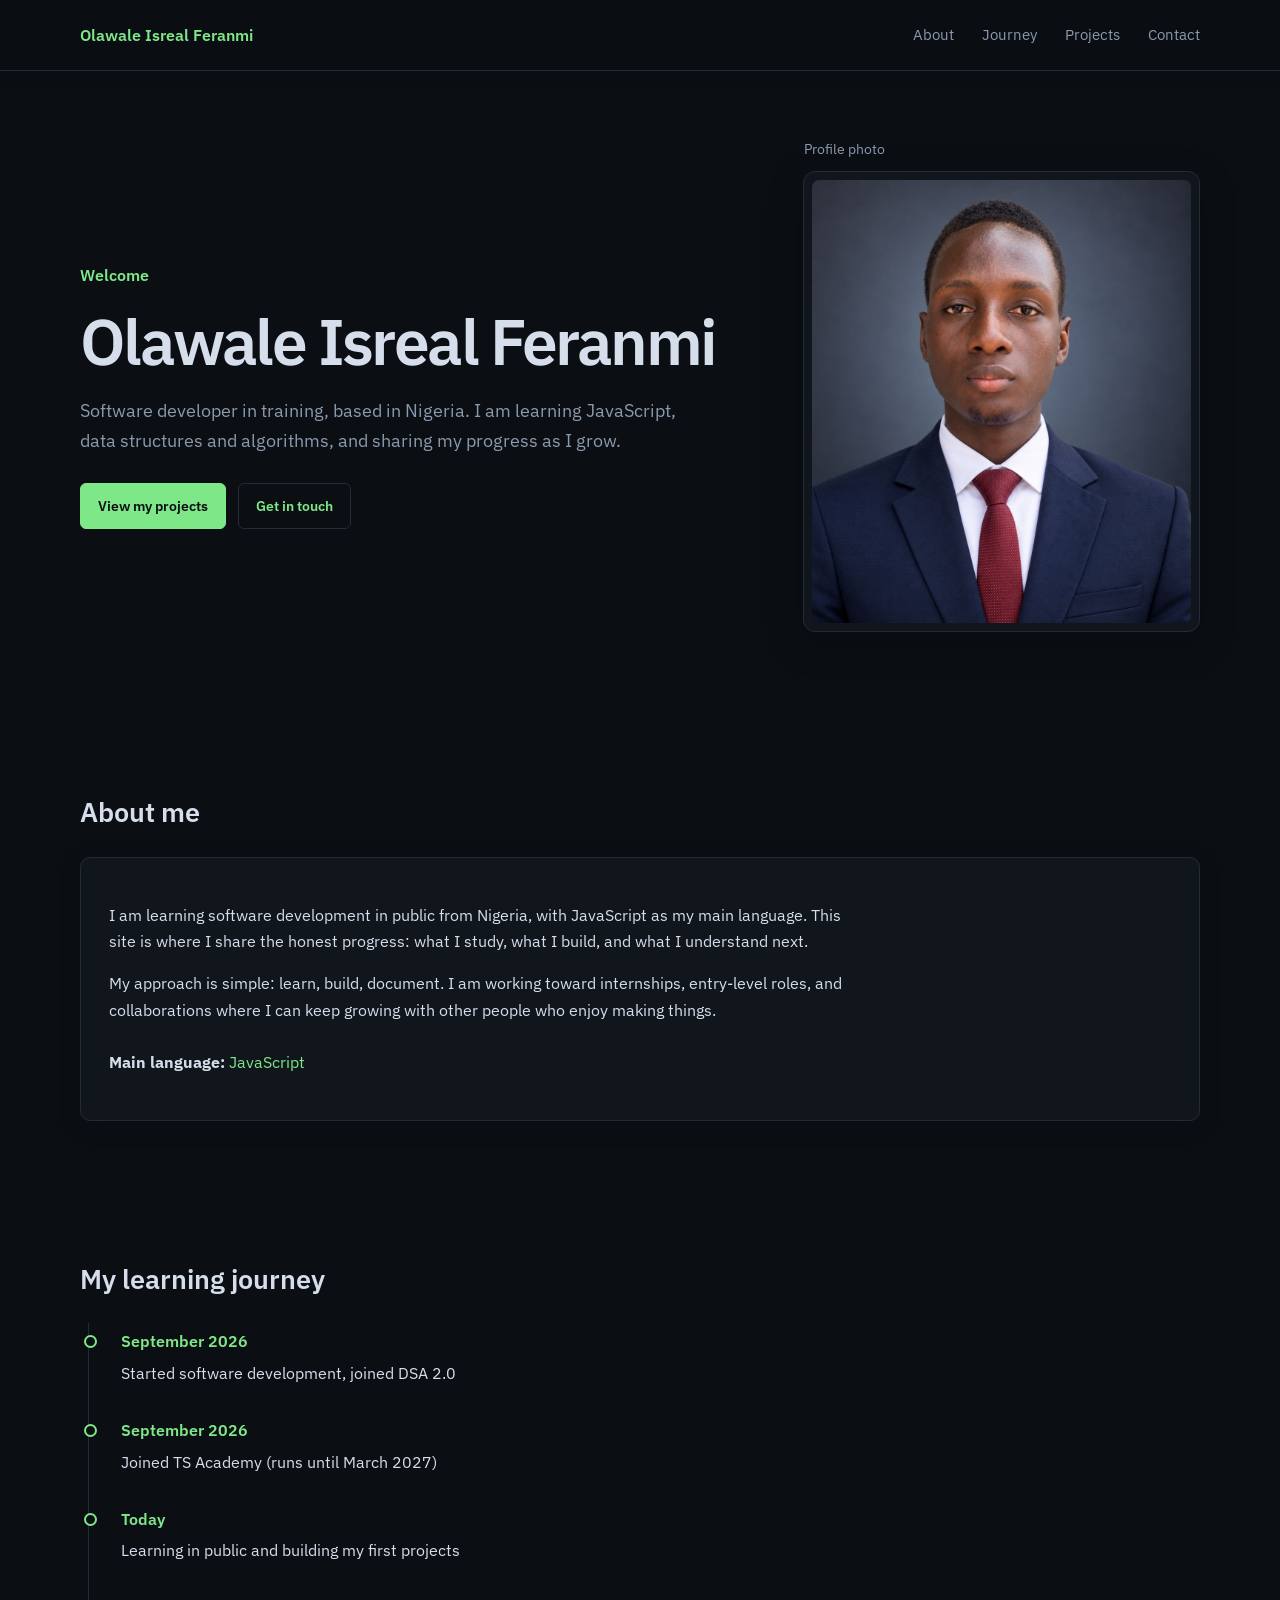
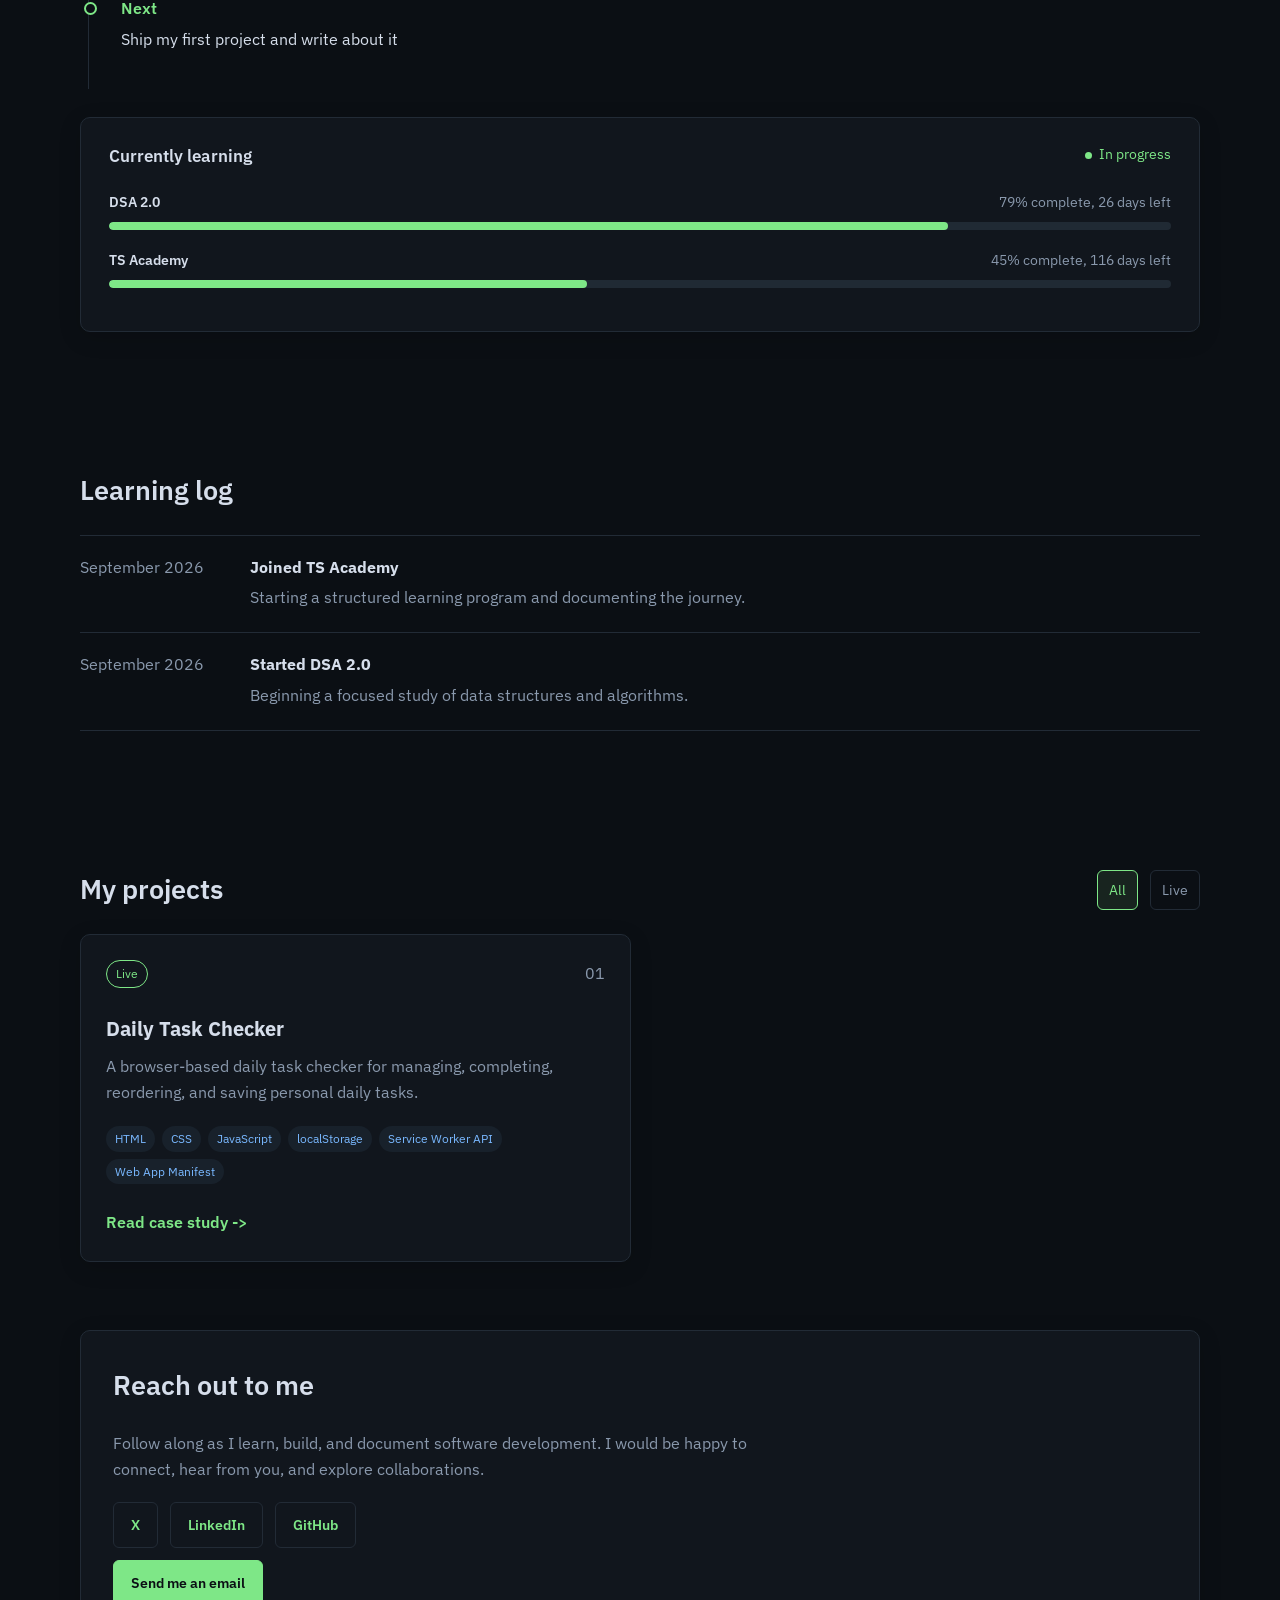
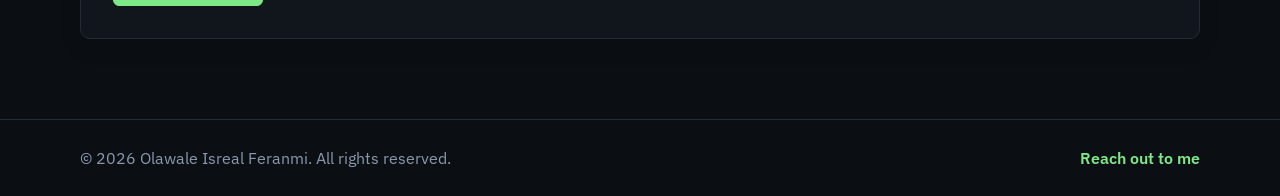
==== index.html @ 577adcc4 "Install Vercel Web Analytics ## Vercel Web Analytics Installation Complete  Successfully installed a" ====
<!doctype html>
<html lang="en">
<head>
  <meta charset="utf-8">
  <meta name="viewport" content="width=device-width, initial-scale=1">
  <meta name="description" content="Olawale Isreal Feranmi is a software developer in training sharing his JavaScript learning journey in public.">
  <meta name="author" content="Olawale Isreal Feranmi">
  <meta property="og:title" content="Olawale Isreal Feranmi | Software developer in training">
  <meta property="og:description" content="Follow Olawale's software development learning journey in public.">
  <meta property="og:type" content="website">
  <meta property="og:url" content="https://example.com/">
  <meta property="og:image" content="https://example.com/assets/profile-photo.jpg">
  <meta name="twitter:card" content="summary_large_image">
  <meta name="twitter:title" content="Olawale Isreal Feranmi">
  <meta name="twitter:description" content="A software developer in training learning JavaScript in public.">
  <link rel="canonical" href="https://example.com/">
  <link rel="icon" href="data:image/svg+xml,%3Csvg xmlns='http://www.w3.org/2000/svg' viewBox='0 0 100 100'%3E%3Ctext y='.9em' font-size='90'%3E%3C/%3E%3C/text%3E%3C/svg%3E">
  <link rel="preconnect" href="https://fonts.googleapis.com">
  <link rel="preconnect" href="https://fonts.gstatic.com" crossorigin>
  <link href="https://fonts.googleapis.com/css2?family=IBM+Plex+Sans:wght@400;500;600&family=JetBrains+Mono:wght@400;500;600;700&display=swap" rel="stylesheet">
  <link rel="stylesheet" href="css/styles.css">
  <title>Olawale Isreal Feranmi | Software developer in training</title>
  <!-- Vercel Web Analytics -->
  <script>
    window.va = window.va || function () { (window.vaq = window.vaq || []).push(arguments); };
  </script>
  <script defer src="https://cdn.vercel-insights.com/v1/script.js"></script>
</head>
<body>
  <!-- Change the site identity or navigation labels here. -->
  <header class="site-header">
    <div class="container header-inner">
      <a class="logo" href="index.html" aria-label="Olawale home">Olawale Isreal Feranmi</a>
      <button class="menu-toggle" type="button" aria-expanded="false" aria-controls="site-nav">Menu</button>
      <nav id="site-nav" class="site-nav" aria-label="Primary navigation">
        <a href="#about">About</a><a href="#journey">Journey</a><a href="#projects">Projects</a><a href="#follow">Contact</a>
      </nav>
    </div>
  </header>

  <main>
    <!-- Change the introduction and calls to action here. -->
    <section class="hero container" aria-labelledby="hero-title">
      <div class="hero-copy">
        <p class="eyebrow">Welcome</p>
        <h1 id="hero-title">Olawale Isreal Feranmi</h1>
        <p class="hero-lede">Software developer in training, based in Nigeria. I am learning JavaScript, data structures and algorithms, and sharing my progress as I grow.</p>
        <div class="button-row"><a class="button button-primary" href="#projects">View my projects</a><a class="button button-secondary" href="#follow">Get in touch</a></div>
      </div>
      <div class="photo-frame">
        <div class="photo-label">Profile photo</div>
        <div class="photo-wrap">
          <img src="assets/profile-photo.jpg" width="480" height="560" loading="lazy" alt="Portrait of Olawale Isreal Feranmi" onerror="this.hidden=true; this.nextElementSibling.hidden=false;">
          <div class="initials-avatar" hidden aria-label="Initials avatar">OF</div>
        </div>
      </div>
    </section>

    <div class="container">
      <!-- Change the about copy and primary language here. -->
      <section id="about" class="editor-section" aria-labelledby="about-title">
        <div class="section-heading"><h2 id="about-title">About me</h2></div>
        <div class="content-card"><p>I am learning software development in public from Nigeria, with JavaScript as my main language. This site is where I share the honest progress: what I study, what I build, and what I understand next.</p><p>My approach is simple: learn, build, document. I am working toward internships, entry-level roles, and collaborations where I can keep growing with other people who enjoy making things.</p><p class="stack-line"><strong>Main language:</strong> JavaScript</p></div>
      </section>

      <!-- Change milestone wording in js/data.js and the panel heading here. -->
      <section id="journey" class="editor-section" aria-labelledby="journey-title">
        <div class="section-heading"><h2 id="journey-title">My learning journey</h2></div>
        <div class="timeline" id="timeline"></div>
        <div class="learning-panel"><div class="panel-heading"><span>Currently learning</span><span class="status-dot">In progress</span></div><div id="program-progress" class="progress-list"></div></div>
      </section>

      <!-- Change learning entries in js/data.js. -->
      <section id="log" class="editor-section" aria-labelledby="log-title">
        <div class="section-heading"><h2 id="log-title">Learning log</h2></div>
        <div id="learning-log" class="log-list"></div><button id="log-more" class="text-button" type="button" hidden>Show more</button>
      </section>

      <!-- Add projects in js/data.js; the grid fills automatically. -->
      <section id="projects" class="editor-section" aria-labelledby="projects-title">
        <div class="section-heading section-heading-with-actions"><div><h2 id="projects-title">My projects</h2></div><div id="project-filters" class="filters" aria-label="Filter projects"></div></div>
        <div id="projects-grid" class="projects-grid"></div>
      </section>

      <!-- Change social links and the invitation copy in js/data.js. -->
      <section id="follow" class="follow-panel editor-section" aria-labelledby="follow-title">
        <div class="section-heading"><h2 id="follow-title">Reach out to me</h2></div>
        <p>Follow along as I learn, build, and document software development. I would be happy to connect, hear from you, and explore collaborations.</p>
        <div class="button-row social-links" id="social-links"></div>
        <a class="button button-primary" href="mailto:11isrealolawale@gmail.com">Send me an email</a>
      </section>
    </div>
  </main>
  <!-- Change the footer tagline here. -->
  <footer class="site-footer"><div class="container"><span>&copy; <span id="current-year"></span> Olawale Isreal Feranmi. All rights reserved.</span><a href="#follow">Reach out to me</a></div></footer>
  <script src="js/data.js"></script><script src="js/main.js"></script>
</body>
</html>
---- css/styles.css ----
:root {
  --background: #0b0f14;
  --panel: #11161d;
  --border: #222b36;
  --text: #d6deeb;
  --muted: #8a99ad;
  --primary: #7ee787;
  --link: #79b8ff;
  --soft-primary: #18241f;
  --sans: "IBM Plex Sans", sans-serif;
}

* { box-sizing: border-box; }
html { scroll-behavior: smooth; }
body {
  margin: 0;
  background: var(--background);
  color: var(--text);
  font-family: var(--sans);
  line-height: 1.65;
}
a { color: var(--link); text-decoration: none; }
a:hover { text-decoration: underline; }
:focus-visible { outline: 2px solid var(--primary); outline-offset: 4px; }
.container { width: min(1120px, calc(100% - 40px)); margin: 0 auto; }

.site-header {
  position: sticky;
  top: 0;
  z-index: 10;
  background: rgba(11, 15, 20, .96);
  border-bottom: 1px solid var(--border);
  box-shadow: 0 1px 10px rgba(0, 0, 0, .2);
  backdrop-filter: blur(10px);
}
.header-inner {
  min-height: 70px;
  display: flex;
  align-items: center;
  justify-content: space-between;
}
.logo { color: var(--primary); font-size: 1rem; font-weight: 600; }
.site-nav { display: flex; gap: 28px; font-size: .95rem; }
.site-nav a { color: var(--muted); }
.site-nav a:hover { color: var(--primary); text-decoration: none; }
.menu-toggle {
  display: none;
  padding: 8px 12px;
  border: 1px solid var(--border);
  border-radius: 6px;
  background: transparent;
  color: var(--text);
  font: inherit;
}

.hero {
  display: grid;
  grid-template-columns: 1.25fr .75fr;
  gap: 60px;
  align-items: center;
  padding: 100px 0 90px;
}
.eyebrow { color: var(--primary); font-weight: 600; }
.hero h1 {
  margin: 18px 0;
  font-size: clamp(2.2rem, 5vw, 4.3rem);
  line-height: 1.1;
  letter-spacing: -.04em;
  font-weight: 600;
}
.hero-lede { max-width: 620px; color: var(--muted); font-size: 1.15rem; }
.button-row { display: flex; flex-wrap: wrap; gap: 12px; margin: 28px 0; }
.button {
  display: inline-block;
  padding: 10px 17px;
  border: 1px solid var(--primary);
  border-radius: 6px;
  font-size: .9rem;
  font-weight: 600;
}
.button-primary { background: var(--primary); color: var(--background); }
.button-primary:hover { background: #a2f6aa; text-decoration: none; }
.button-secondary { border-color: var(--border); color: var(--primary); }
.button-secondary:hover { background: var(--soft-primary); border-color: var(--primary); text-decoration: none; }
.photo-frame {
  position: relative;
  padding: 8px;
  border: 1px solid var(--border);
  border-radius: 12px;
  background: var(--panel);
  box-shadow: 0 12px 35px rgba(0, 0, 0, .25);
}
.photo-label {
  position: absolute;
  top: -34px;
  left: 0;
  color: var(--muted);
  font-size: .85rem;
}
.photo-wrap {
  aspect-ratio: 6 / 7;
  display: grid;
  place-items: center;
  overflow: hidden;
  border-radius: 7px;
  background: #18212b;
}
.photo-wrap img { width: 100%; height: 100%; object-fit: cover; }
.initials-avatar { color: var(--primary); font-size: clamp(3rem, 10vw, 7rem); font-weight: 600; }

.editor-section { padding: 68px 0; }
.section-heading { display: flex; align-items: center; gap: 20px; margin-bottom: 22px; }
.section-heading h2 { margin: 0; font-size: 1.7rem; font-weight: 600; }
.content-card,
.learning-panel,
.follow-panel,
.project-card,
.slot-card {
  border: 1px solid var(--border);
  border-radius: 10px;
  background: var(--panel);
  box-shadow: 0 6px 22px rgba(0, 0, 0, .15);
}
.content-card { padding: 28px; }
.content-card p { max-width: 760px; }
.stack-line { padding-top: 10px; color: var(--primary); }
.stack-line strong { color: var(--text); }
.timeline { margin-left: 8px; padding: 5px 0; border-left: 1px solid var(--border); }
.timeline-item { position: relative; padding: 0 0 26px 32px; }
.timeline-item:before {
  content: "";
  position: absolute;
  left: -5px;
  top: 7px;
  width: 9px;
  height: 9px;
  border: 2px solid var(--primary);
  border-radius: 50%;
  background: var(--background);
}
.timeline-date { color: var(--primary); font-weight: 600; }
.timeline-item p { margin: 5px 0; }
.learning-panel { margin-top: 28px; padding: 25px 28px; }
.panel-heading, .progress-label { display: flex; justify-content: space-between; gap: 15px; }
.panel-heading { margin-bottom: 20px; font-size: 1.05rem; font-weight: 600; }
.status-dot { color: var(--primary); font-size: .85rem; font-weight: 400; }
.status-dot:before {
  content: "";
  display: inline-block;
  width: 7px;
  height: 7px;
  margin-right: 7px;
  border-radius: 50%;
  background: var(--primary);
}
.progress-item { margin: 18px 0; }
.progress-label { color: var(--muted); font-size: .9rem; }
.progress-label strong { color: var(--text); font-weight: 600; }
.progress-track { height: 8px; margin-top: 8px; overflow: hidden; border-radius: 20px; background: #202a34; }
.progress-track span { display: block; height: 100%; border-radius: 20px; background: var(--primary); transition: width .5s ease; }

.log-list { border-top: 1px solid var(--border); }
.log-entry { display: grid; grid-template-columns: 150px 1fr; gap: 20px; padding: 18px 0; border-bottom: 1px solid var(--border); }
.log-entry time { color: var(--muted); }
.log-entry h3 { margin: 0; color: var(--text); font-size: 1rem; }
.log-entry p { margin: 4px 0; color: var(--muted); }
.text-button, .filter-button {
  padding: 12px 0;
  border: 0;
  background: none;
  color: var(--link);
  cursor: pointer;
  font: inherit;
}
.section-heading-with-actions { justify-content: space-between; }
.filters { display: flex; gap: 12px; }
.filter-button { padding: 7px 11px; border: 1px solid var(--border); border-radius: 6px; color: var(--muted); font-size: .9rem; }
.filter-button.active, .filter-button:hover { border-color: var(--primary); background: var(--soft-primary); color: var(--primary); }

.projects-grid { display: grid; grid-template-columns: repeat(2, 1fr); gap: 18px; }
.project-card, .slot-card { padding: 25px; }
.project-card-top { display: flex; justify-content: space-between; }
.status-badge { display: inline-block; padding: 3px 9px; border: 1px solid var(--primary); border-radius: 999px; color: var(--primary); font-size: .75rem; }
.project-index { color: var(--muted); }
.project-card h3 { margin: 24px 0 8px; font-size: 1.25rem; }
.project-card p, .slot-card p { margin: 0 0 20px; color: var(--muted); }
.tags { display: flex; flex-wrap: wrap; gap: 7px; margin-bottom: 25px; }
.tags span { padding: 3px 9px; border-radius: 999px; background: #18212b; color: var(--link); font-size: .75rem; }
.case-link { color: var(--primary); font-weight: 600; }
.slot-card { min-height: 190px; border-style: dashed; }
.slot-card strong { color: var(--text); font-size: 1rem; }

.follow-panel { margin-bottom: 80px; padding: 32px; }
.follow-panel > p { max-width: 650px; color: var(--muted); }
.social-links { margin: 20px 0 12px; }
.site-footer { padding: 25px 0; border-top: 1px solid var(--border); background: var(--background); color: var(--muted); }
.site-footer .container { display: flex; justify-content: space-between; gap: 15px; flex-wrap: wrap; }
.site-footer a { color: var(--primary); font-weight: 600; }

.project-main { padding: 70px 0; }
.case-study { max-width: 850px; margin: 0 auto; }
.case-header { padding: 35px 0 50px; border-bottom: 1px solid var(--border); }
.case-header h1 { margin: 18px 0; font-size: clamp(2rem, 5vw, 3.5rem); line-height: 1.15; font-weight: 600; }
.case-summary { color: var(--muted); font-size: 1.1rem; }
.case-sections { display: grid; grid-template-columns: repeat(2, 1fr); gap: 30px; padding: 40px 0; }
.case-sections section:last-child { grid-column: 1 / -1; }
.case-sections h2, .gallery h2 { color: var(--text); font-size: 1.1rem; }
.case-sections p { color: var(--muted); }
.gallery > div { display: grid; grid-template-columns: repeat(2, 1fr); gap: 15px; }
.gallery img { width: 100%; height: auto; border: 1px solid var(--border); border-radius: 8px; }
.not-found { max-width: 700px; margin: 50px auto; }
.not-found h1 { margin-top: 0; }
.muted { color: var(--muted); }

@media (max-width: 760px) {
  .container { width: min(100% - 28px, 1120px); }
  .header-inner { min-height: 60px; }
  .menu-toggle { display: block; }
  .site-nav { display: none; position: absolute; top: 60px; left: 0; right: 0; flex-direction: column; gap: 12px; padding: 15px 14px; border-bottom: 1px solid var(--border); background: var(--panel); }
  .site-nav.is-open { display: flex; }
  .project-nav { display: flex; position: static; padding: 0; border: 0; background: none; }
  .hero { display: flex; flex-direction: column; gap: 70px; align-items: stretch; padding: 70px 0 50px; }
  .hero h1 { font-size: 2.2rem; }
  .hero-lede { font-size: 1rem; }
  .photo-frame { width: min(100%, 330px); align-self: center; }
  .editor-section { padding: 50px 0; }
  .section-heading-with-actions { align-items: flex-start; flex-direction: column; gap: 15px; }
  .projects-grid, .case-sections { grid-template-columns: 1fr; }
  .case-sections section:last-child { grid-column: auto; }
  .log-entry { grid-template-columns: 1fr; gap: 3px; }
  .gallery > div { grid-template-columns: 1fr; }
  .project-main { padding: 50px 0; }
  .follow-panel { margin-bottom: 50px; }
}

@media (prefers-reduced-motion: reduce) {
  *, *::before, *::after { scroll-behavior: auto !important; transition-duration: .01ms !important; }
}
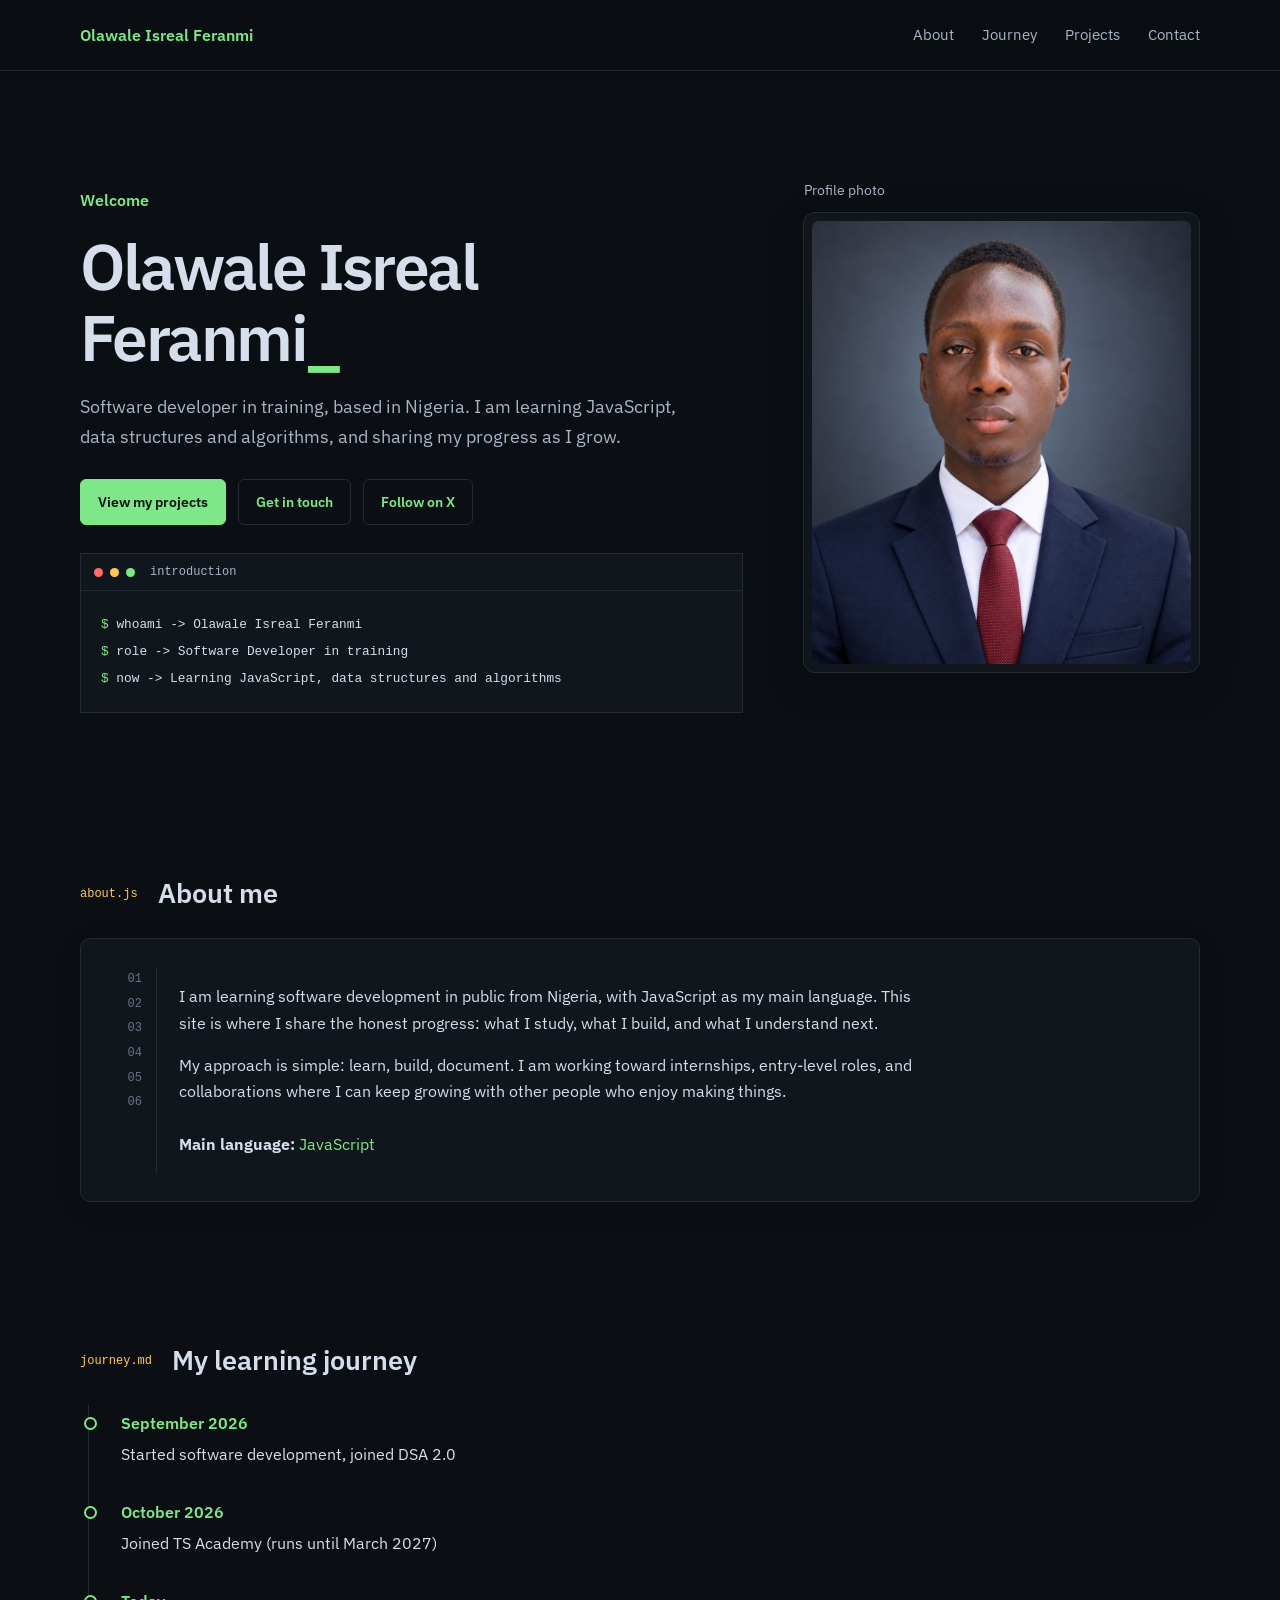
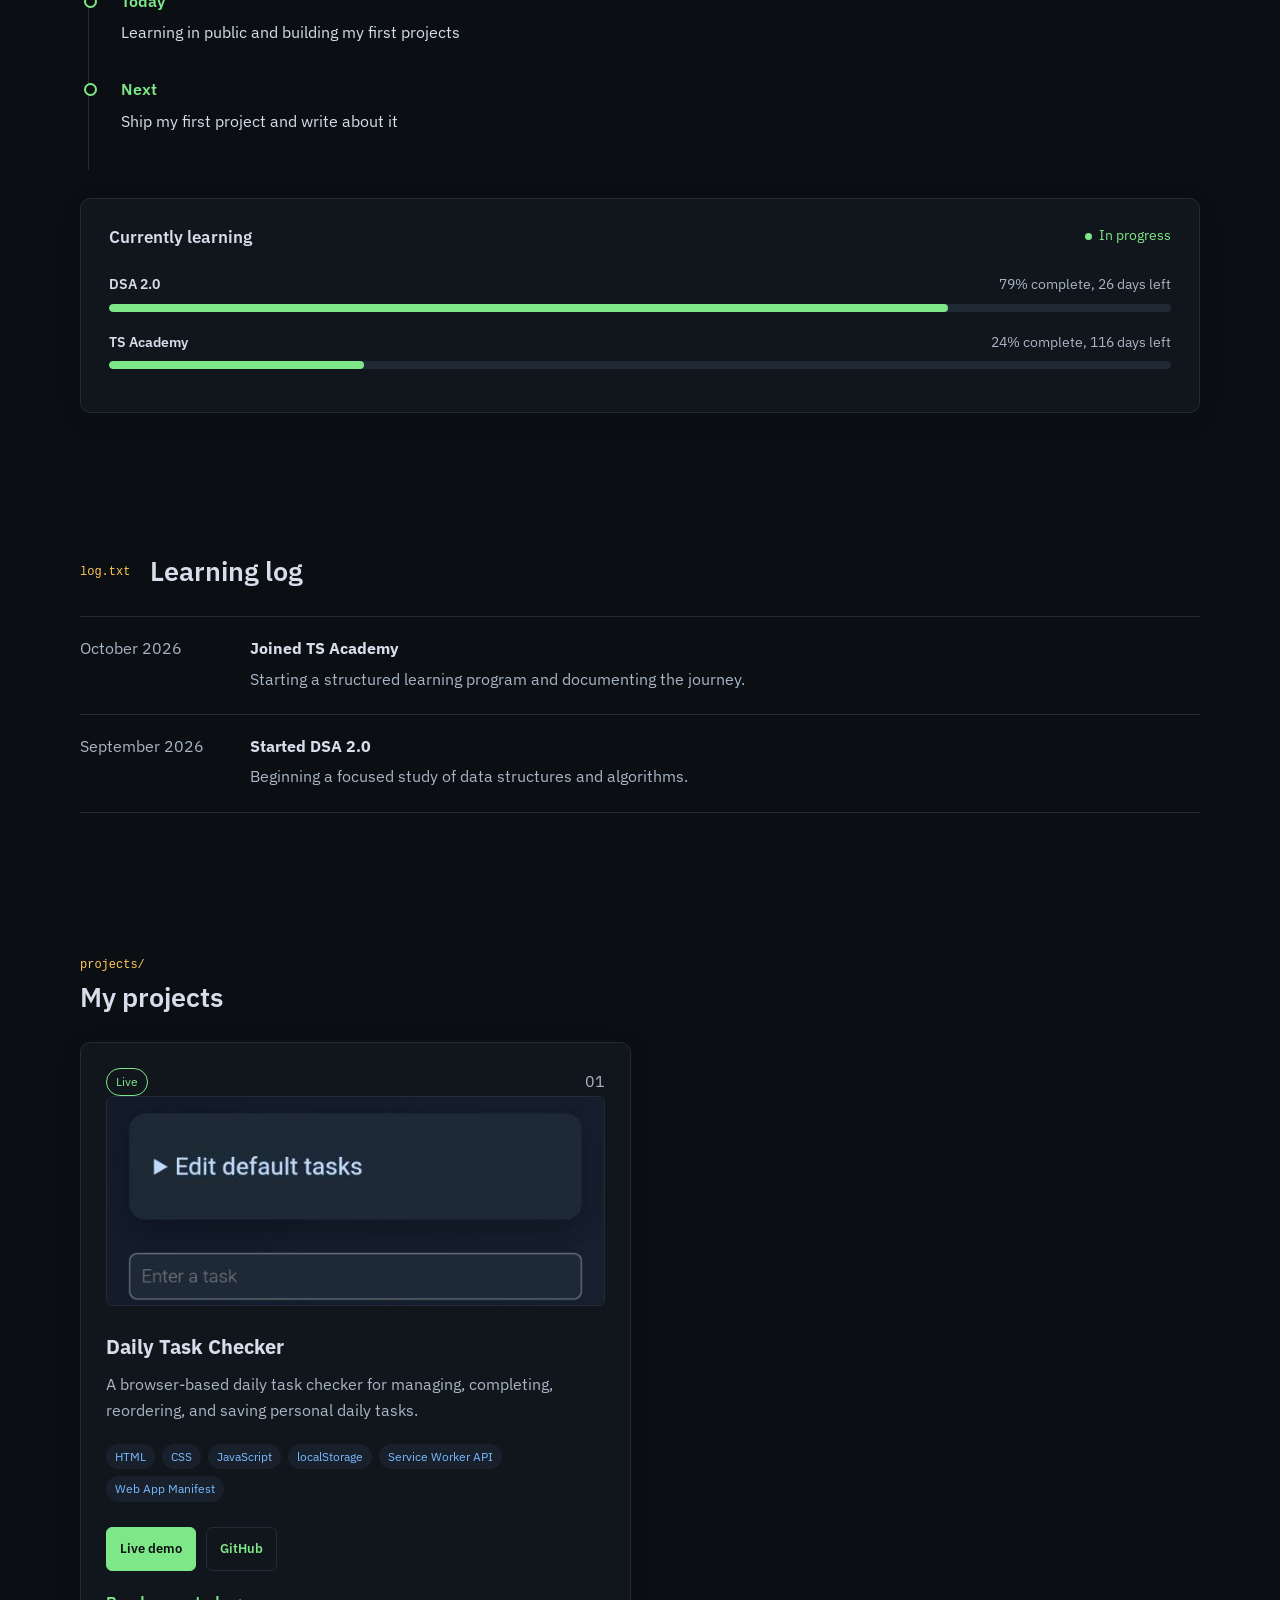
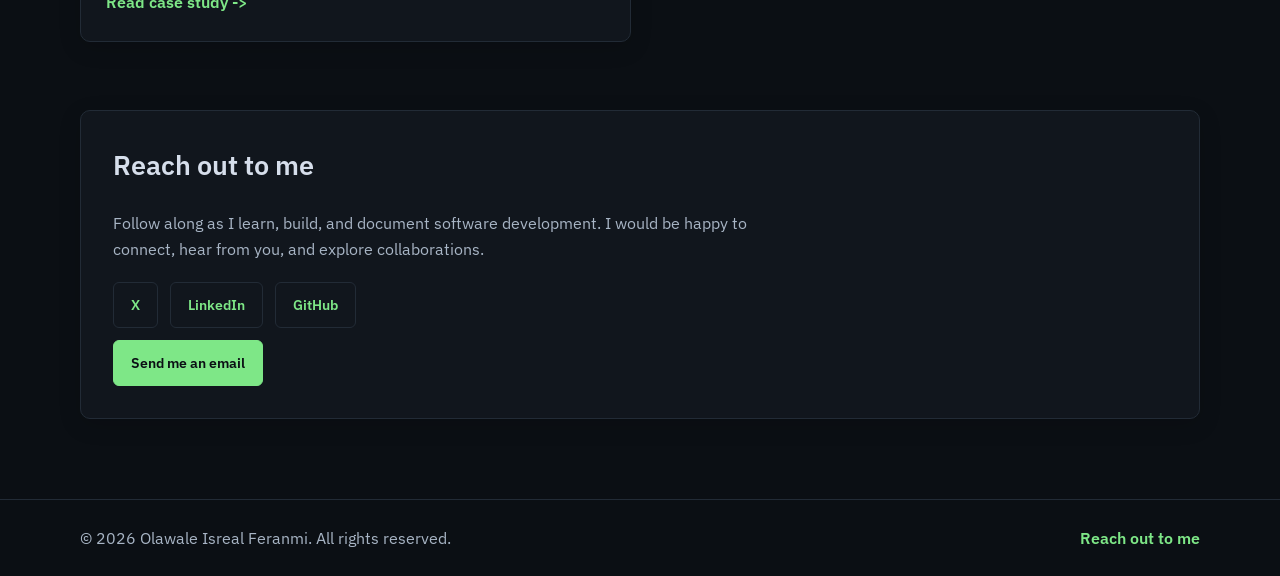
==== commit 5257ee78: "Improve portfolio responsiveness and SEO Co-authored-by: Copilot <223556219+Copilot@users.noreply.gi" ====
--- a/index.html
+++ b/index.html
@@ -8,23 +8,20 @@
   <meta property="og:title" content="Olawale Isreal Feranmi | Software developer in training">
   <meta property="og:description" content="Follow Olawale's software development learning journey in public.">
   <meta property="og:type" content="website">
-  <meta property="og:url" content="https://example.com/">
-  <meta property="og:image" content="https://example.com/assets/profile-photo.jpg">
+  <meta property="og:url" content="https://olawale-isreal-feranmi-portfolio-zeta.vercel.app/">
+  <meta property="og:image" content="https://olawale-isreal-feranmi-portfolio-zeta.vercel.app/assets/profile-photo.jpg">
   <meta name="twitter:card" content="summary_large_image">
   <meta name="twitter:title" content="Olawale Isreal Feranmi">
   <meta name="twitter:description" content="A software developer in training learning JavaScript in public.">
-  <link rel="canonical" href="https://example.com/">
+  <meta name="twitter:url" content="https://olawale-isreal-feranmi-portfolio-zeta.vercel.app/">
+  <meta name="twitter:image" content="https://olawale-isreal-feranmi-portfolio-zeta.vercel.app/assets/profile-photo.jpg">
+  <link rel="canonical" href="https://olawale-isreal-feranmi-portfolio-zeta.vercel.app/">
   <link rel="icon" href="data:image/svg+xml,%3Csvg xmlns='http://www.w3.org/2000/svg' viewBox='0 0 100 100'%3E%3Ctext y='.9em' font-size='90'%3E%3C/%3E%3C/text%3E%3C/svg%3E">
   <link rel="preconnect" href="https://fonts.googleapis.com">
   <link rel="preconnect" href="https://fonts.gstatic.com" crossorigin>
   <link href="https://fonts.googleapis.com/css2?family=IBM+Plex+Sans:wght@400;500;600&family=JetBrains+Mono:wght@400;500;600;700&display=swap" rel="stylesheet">
   <link rel="stylesheet" href="css/styles.css">
   <title>Olawale Isreal Feranmi | Software developer in training</title>
-  <!-- Vercel Web Analytics -->
-  <script>
-    window.va = window.va || function () { (window.vaq = window.vaq || []).push(arguments); };
-  </script>
-  <script defer src="https://cdn.vercel-insights.com/v1/script.js"></script>
 </head>
 <body>
   <!-- Change the site identity or navigation labels here. -->
@@ -43,14 +40,18 @@
     <section class="hero container" aria-labelledby="hero-title">
       <div class="hero-copy">
         <p class="eyebrow">Welcome</p>
-        <h1 id="hero-title">Olawale Isreal Feranmi</h1>
+        <h1 id="hero-title">Olawale Isreal Feranmi<span class="cursor" aria-hidden="true">_</span></h1>
         <p class="hero-lede">Software developer in training, based in Nigeria. I am learning JavaScript, data structures and algorithms, and sharing my progress as I grow.</p>
-        <div class="button-row"><a class="button button-primary" href="#projects">View my projects</a><a class="button button-secondary" href="#follow">Get in touch</a></div>
+        <div class="button-row"><a class="button button-primary" href="#projects">View my projects</a><a class="button button-secondary" href="#follow">Get in touch</a><a class="button button-secondary" href="https://x.com/AceTheSchema" target="_blank" rel="noopener noreferrer">Follow on X</a></div>
+        <div class="terminal-window hero-terminal" aria-label="Introduction terminal">
+          <div class="window-bar"><span></span><span></span><span></span><span class="window-label">introduction</span></div>
+          <div class="terminal-body"><p><span class="prompt">$</span> <span class="typing-line">whoami</span> -&gt; Olawale Isreal Feranmi</p><p><span class="prompt">$</span> role -&gt; Software Developer in training</p><p><span class="prompt">$</span> now -&gt; Learning JavaScript, data structures and algorithms</p></div>
+        </div>
       </div>
       <div class="photo-frame">
         <div class="photo-label">Profile photo</div>
         <div class="photo-wrap">
-          <img src="assets/profile-photo.jpg" width="480" height="560" loading="lazy" alt="Portrait of Olawale Isreal Feranmi" onerror="this.hidden=true; this.nextElementSibling.hidden=false;">
+          <img src="assets/profile-photo.jpg" width="1024" height="1280" loading="lazy" alt="Portrait of Olawale Isreal Feranmi" onerror="this.hidden=true; this.nextElementSibling.hidden=false;">
           <div class="initials-avatar" hidden aria-label="Initials avatar">OF</div>
         </div>
       </div>
@@ -59,27 +60,27 @@
     <div class="container">
       <!-- Change the about copy and primary language here. -->
       <section id="about" class="editor-section" aria-labelledby="about-title">
-        <div class="section-heading"><h2 id="about-title">About me</h2></div>
-        <div class="content-card"><p>I am learning software development in public from Nigeria, with JavaScript as my main language. This site is where I share the honest progress: what I study, what I build, and what I understand next.</p><p>My approach is simple: learn, build, document. I am working toward internships, entry-level roles, and collaborations where I can keep growing with other people who enjoy making things.</p><p class="stack-line"><strong>Main language:</strong> JavaScript</p></div>
+        <div class="section-heading"><span class="file-tab">about.js</span><h2 id="about-title">About me</h2></div>
+        <div class="content-card line-card"><div class="line-gutter" aria-hidden="true">01<br>02<br>03<br>04<br>05<br>06</div><div><p>I am learning software development in public from Nigeria, with JavaScript as my main language. This site is where I share the honest progress: what I study, what I build, and what I understand next.</p><p>My approach is simple: learn, build, document. I am working toward internships, entry-level roles, and collaborations where I can keep growing with other people who enjoy making things.</p><p class="stack-line"><strong>Main language:</strong> JavaScript</p></div></div>
       </section>
 
       <!-- Change milestone wording in js/data.js and the panel heading here. -->
       <section id="journey" class="editor-section" aria-labelledby="journey-title">
-        <div class="section-heading"><h2 id="journey-title">My learning journey</h2></div>
-        <div class="timeline" id="timeline"></div>
+        <div class="section-heading"><span class="file-tab">journey.md</span><h2 id="journey-title">My learning journey</h2></div>
+        <div class="timeline" id="timeline"><article class="timeline-item"><span class="timeline-date">September 2026</span><p>Started software development, joined DSA 2.0</p></article><article class="timeline-item"><span class="timeline-date">October 2026</span><p>Joined TS Academy (runs until March 2027)</p></article><article class="timeline-item"><span class="timeline-date">Today</span><p>Learning in public and building my first projects</p></article><article class="timeline-item"><span class="timeline-date">Next</span><p>Ship my first project and write about it</p></article></div>
         <div class="learning-panel"><div class="panel-heading"><span>Currently learning</span><span class="status-dot">In progress</span></div><div id="program-progress" class="progress-list"></div></div>
       </section>
 
       <!-- Change learning entries in js/data.js. -->
       <section id="log" class="editor-section" aria-labelledby="log-title">
-        <div class="section-heading"><h2 id="log-title">Learning log</h2></div>
-        <div id="learning-log" class="log-list"></div><button id="log-more" class="text-button" type="button" hidden>Show more</button>
+        <div class="section-heading"><span class="file-tab">log.txt</span><h2 id="log-title">Learning log</h2></div>
+        <div id="learning-log" class="log-list"><article class="log-entry"><time>October 2026</time><div><h3>Joined TS Academy</h3><p>Starting a structured learning program and documenting the journey.</p></div></article><article class="log-entry"><time>September 2026</time><div><h3>Started DSA 2.0</h3><p>Beginning a focused study of data structures and algorithms.</p></div></article></div><button id="log-more" class="text-button" type="button" hidden>Show more</button>
       </section>
 
       <!-- Add projects in js/data.js; the grid fills automatically. -->
       <section id="projects" class="editor-section" aria-labelledby="projects-title">
-        <div class="section-heading section-heading-with-actions"><div><h2 id="projects-title">My projects</h2></div><div id="project-filters" class="filters" aria-label="Filter projects"></div></div>
-        <div id="projects-grid" class="projects-grid"></div>
+        <div class="section-heading section-heading-with-actions"><div><span class="file-tab">projects/</span><h2 id="projects-title">My projects</h2></div><div id="project-filters" class="filters" aria-label="Filter projects" hidden></div></div>
+        <div id="projects-grid" class="projects-grid"><article class="project-card"><div class="project-card-top"><span class="status-badge">Live</span><span class="project-index">01</span></div><img class="project-image" src="assets/task_manager_1.jpg" width="576" height="1280" loading="lazy" alt="Daily Task Checker project screenshot"><h3>Daily Task Checker</h3><p>A browser-based daily task checker for managing, completing, reordering, and saving personal daily tasks.</p><div class="tags"><span>HTML</span><span>CSS</span><span>JavaScript</span></div><div class="project-actions"><a class="button button-primary" href="https://daily-task-checker-app.vercel.app/" target="_blank" rel="noopener noreferrer">Live demo</a><a class="button button-secondary" href="https://github.com/Acedigitals/Daily-Task-Checker-App" target="_blank" rel="noopener noreferrer">GitHub</a></div><a class="case-link" href="project.html?id=daily-task-checker">Read case study <span aria-hidden="true">-&gt;</span></a></article></div>
       </section>
 
       <!-- Change social links and the invitation copy in js/data.js. -->
@@ -94,5 +95,14 @@
   <!-- Change the footer tagline here. -->
   <footer class="site-footer"><div class="container"><span>&copy; <span id="current-year"></span> Olawale Isreal Feranmi. All rights reserved.</span><a href="#follow">Reach out to me</a></div></footer>
   <script src="js/data.js"></script><script src="js/main.js"></script>
+  <script>
+    if (location.hostname !== "localhost" && location.hostname !== "127.0.0.1") {
+      window.va = window.va || function () { (window.vaq = window.vaq || []).push(arguments); };
+      const analyticsScript = document.createElement("script");
+      analyticsScript.defer = true;
+      analyticsScript.src = "/_vercel/insights/script.js";
+      document.head.appendChild(analyticsScript);
+    }
+  </script>
 </body>
 </html>
--- a/css/styles.css
+++ b/css/styles.css
@@ -3,7 +3,7 @@
   --panel: #11161d;
   --border: #222b36;
   --text: #d6deeb;
-  --muted: #8a99ad;
+  --muted: #a8b5c5;
   --primary: #7ee787;
   --link: #79b8ff;
   --soft-primary: #18241f;
@@ -17,6 +17,7 @@
   background: var(--background);
   color: var(--text);
   font-family: var(--sans);
+  font-size: 16px;
   line-height: 1.65;
 }
 a { color: var(--link); text-decoration: none; }
@@ -41,10 +42,11 @@
 }
 .logo { color: var(--primary); font-size: 1rem; font-weight: 600; }
 .site-nav { display: flex; gap: 28px; font-size: .95rem; }
-.site-nav a { color: var(--muted); }
+.site-nav a { display: inline-flex; min-height: 44px; align-items: center; color: var(--muted); }
 .site-nav a:hover { color: var(--primary); text-decoration: none; }
 .menu-toggle {
   display: none;
+  min-height: 44px;
   padding: 8px 12px;
   border: 1px solid var(--border);
   border-radius: 6px;
@@ -72,6 +74,9 @@
 .button-row { display: flex; flex-wrap: wrap; gap: 12px; margin: 28px 0; }
 .button {
   display: inline-block;
+  min-height: 44px;
+  display: inline-flex;
+  align-items: center;
   padding: 10px 17px;
   border: 1px solid var(--primary);
   border-radius: 6px;
@@ -107,9 +112,22 @@
 }
 .photo-wrap img { width: 100%; height: 100%; object-fit: cover; }
 .initials-avatar { color: var(--primary); font-size: clamp(3rem, 10vw, 7rem); font-weight: 600; }
+.hero-terminal { margin-top: 28px; border: 1px solid var(--border); background: var(--panel); }
+.window-bar { display: flex; align-items: center; gap: 7px; height: 37px; padding: 0 13px; border-bottom: 1px solid var(--border); color: var(--muted); font: .75rem "JetBrains Mono", monospace; }
+.window-bar > span:not(.window-label) { width: 9px; height: 9px; border-radius: 50%; background: var(--border); }
+.window-bar > span:first-child { background: #ff6b6b; }
+.window-bar > span:nth-child(2) { background: #ffc857; }
+.window-bar > span:nth-child(3) { background: var(--primary); }
+.window-label { margin-left: 8px; }
+.terminal-body { padding: 18px 20px; overflow-wrap: anywhere; font: .8rem/1.7 "JetBrains Mono", monospace; }
+.terminal-body p { margin: 5px 0; }
+.prompt { color: var(--primary); }
+.typing-line { display: inline-block; max-width: 100%; overflow: hidden; vertical-align: bottom; white-space: nowrap; animation: typing 3s steps(30, end) infinite alternate; }
+.cursor { color: var(--primary); animation: blink 1s step-end infinite; }
 
 .editor-section { padding: 68px 0; }
 .section-heading { display: flex; align-items: center; gap: 20px; margin-bottom: 22px; }
+.file-tab { color: #ffc857; font: .75rem "JetBrains Mono", monospace; }
 .section-heading h2 { margin: 0; font-size: 1.7rem; font-weight: 600; }
 .content-card,
 .learning-panel,
@@ -122,6 +140,8 @@
   box-shadow: 0 6px 22px rgba(0, 0, 0, .15);
 }
 .content-card { padding: 28px; }
+.line-card { display: grid; grid-template-columns: 48px 1fr; gap: 22px; }
+.line-gutter { padding-right: 14px; border-right: 1px solid var(--border); color: #657487; font: .75rem/2.05 "JetBrains Mono", monospace; text-align: right; }
 .content-card p { max-width: 760px; }
 .stack-line { padding-top: 10px; color: var(--primary); }
 .stack-line strong { color: var(--text); }
@@ -172,6 +192,7 @@
   cursor: pointer;
   font: inherit;
 }
+.text-button, .filter-button { min-height: 44px; }
 .section-heading-with-actions { justify-content: space-between; }
 .filters { display: flex; gap: 12px; }
 .filter-button { padding: 7px 11px; border: 1px solid var(--border); border-radius: 6px; color: var(--muted); font-size: .9rem; }
@@ -179,6 +200,7 @@
 
 .projects-grid { display: grid; grid-template-columns: repeat(2, 1fr); gap: 18px; }
 .project-card, .slot-card { padding: 25px; }
+.project-image { display: block; width: 100%; height: 210px; margin: 0 0 22px; border: 1px solid var(--border); border-radius: 6px; object-fit: cover; }
 .project-card-top { display: flex; justify-content: space-between; }
 .status-badge { display: inline-block; padding: 3px 9px; border: 1px solid var(--primary); border-radius: 999px; color: var(--primary); font-size: .75rem; }
 .project-index { color: var(--muted); }
@@ -187,6 +209,8 @@
 .tags { display: flex; flex-wrap: wrap; gap: 7px; margin-bottom: 25px; }
 .tags span { padding: 3px 9px; border-radius: 999px; background: #18212b; color: var(--link); font-size: .75rem; }
 .case-link { color: var(--primary); font-weight: 600; }
+.project-actions { display: flex; flex-wrap: wrap; gap: 10px; margin: 0 0 18px; }
+.project-actions .button { min-height: 44px; padding: 8px 13px; font-size: .82rem; }
 .slot-card { min-height: 190px; border-style: dashed; }
 .slot-card strong { color: var(--text); font-size: 1rem; }
 
@@ -211,19 +235,23 @@
 .not-found { max-width: 700px; margin: 50px auto; }
 .not-found h1 { margin-top: 0; }
 .muted { color: var(--muted); }
+@keyframes typing { from { max-width: 0; } to { max-width: 100%; } }
+@keyframes blink { 50% { opacity: 0; } }
 
 @media (max-width: 760px) {
   .container { width: min(100% - 28px, 1120px); }
   .header-inner { min-height: 60px; }
   .menu-toggle { display: block; }
-  .site-nav { display: none; position: absolute; top: 60px; left: 0; right: 0; flex-direction: column; gap: 12px; padding: 15px 14px; border-bottom: 1px solid var(--border); background: var(--panel); }
+  .site-nav { display: none; position: absolute; top: 60px; left: 0; right: 0; flex-direction: column; gap: 4px; padding: 15px 14px; border-bottom: 1px solid var(--border); background: var(--panel); }
   .site-nav.is-open { display: flex; }
   .project-nav { display: flex; position: static; padding: 0; border: 0; background: none; }
-  .hero { display: flex; flex-direction: column; gap: 70px; align-items: stretch; padding: 70px 0 50px; }
+  .hero { display: flex; flex-direction: column; gap: 35px; align-items: stretch; padding: 50px 0 35px; }
+  .hero .photo-frame { order: 1; width: min(100%, 220px); }
+  .hero .hero-copy { order: 2; }
   .hero h1 { font-size: 2.2rem; }
   .hero-lede { font-size: 1rem; }
   .photo-frame { width: min(100%, 330px); align-self: center; }
-  .editor-section { padding: 50px 0; }
+  .editor-section { padding: 48px 0; }
   .section-heading-with-actions { align-items: flex-start; flex-direction: column; gap: 15px; }
   .projects-grid, .case-sections { grid-template-columns: 1fr; }
   .case-sections section:last-child { grid-column: auto; }
@@ -231,8 +259,11 @@
   .gallery > div { grid-template-columns: 1fr; }
   .project-main { padding: 50px 0; }
   .follow-panel { margin-bottom: 50px; }
+  .project-card { width: 100%; }
+  .project-image { height: 180px; }
+  .line-card { grid-template-columns: 38px 1fr; gap: 14px; }
 }
 
 @media (prefers-reduced-motion: reduce) {
-  *, *::before, *::after { scroll-behavior: auto !important; transition-duration: .01ms !important; }
-}
+  *, *::before, *::after { animation: none !important; scroll-behavior: auto !important; transition: none !important; }
+}
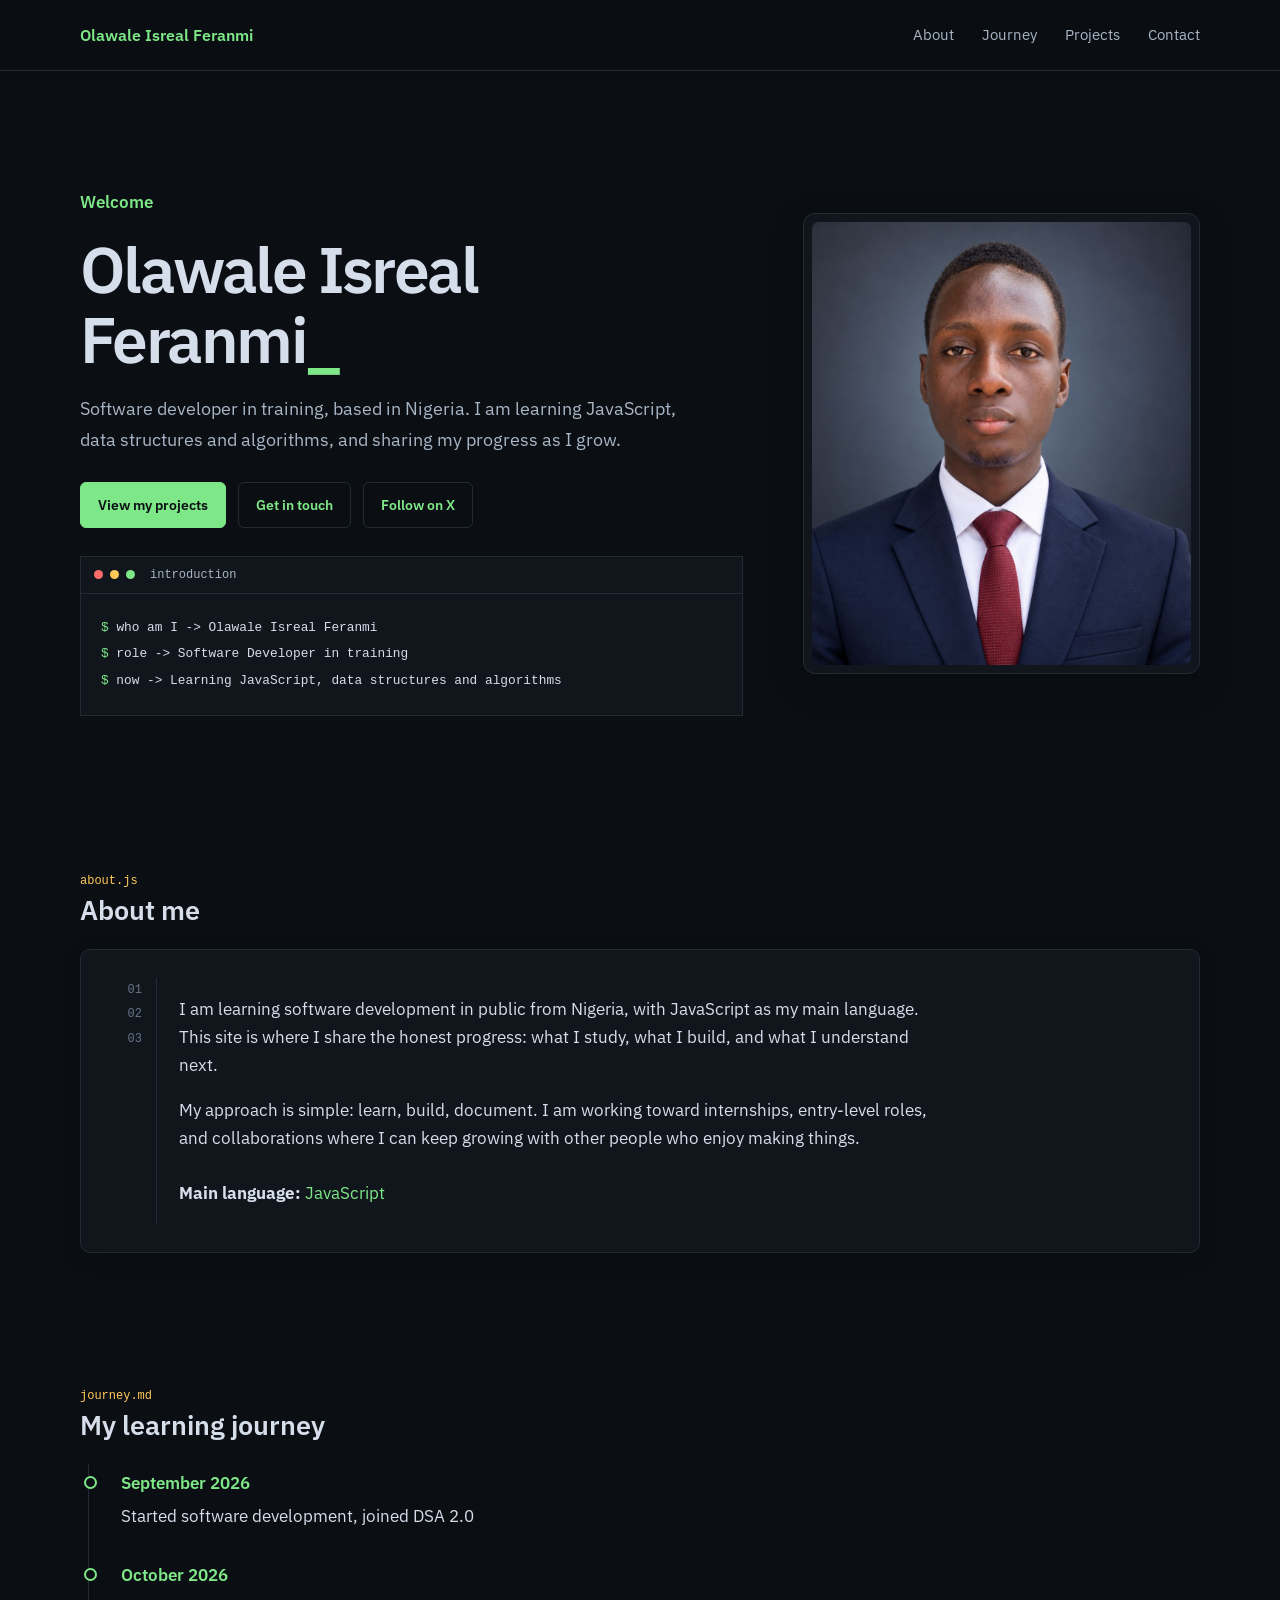
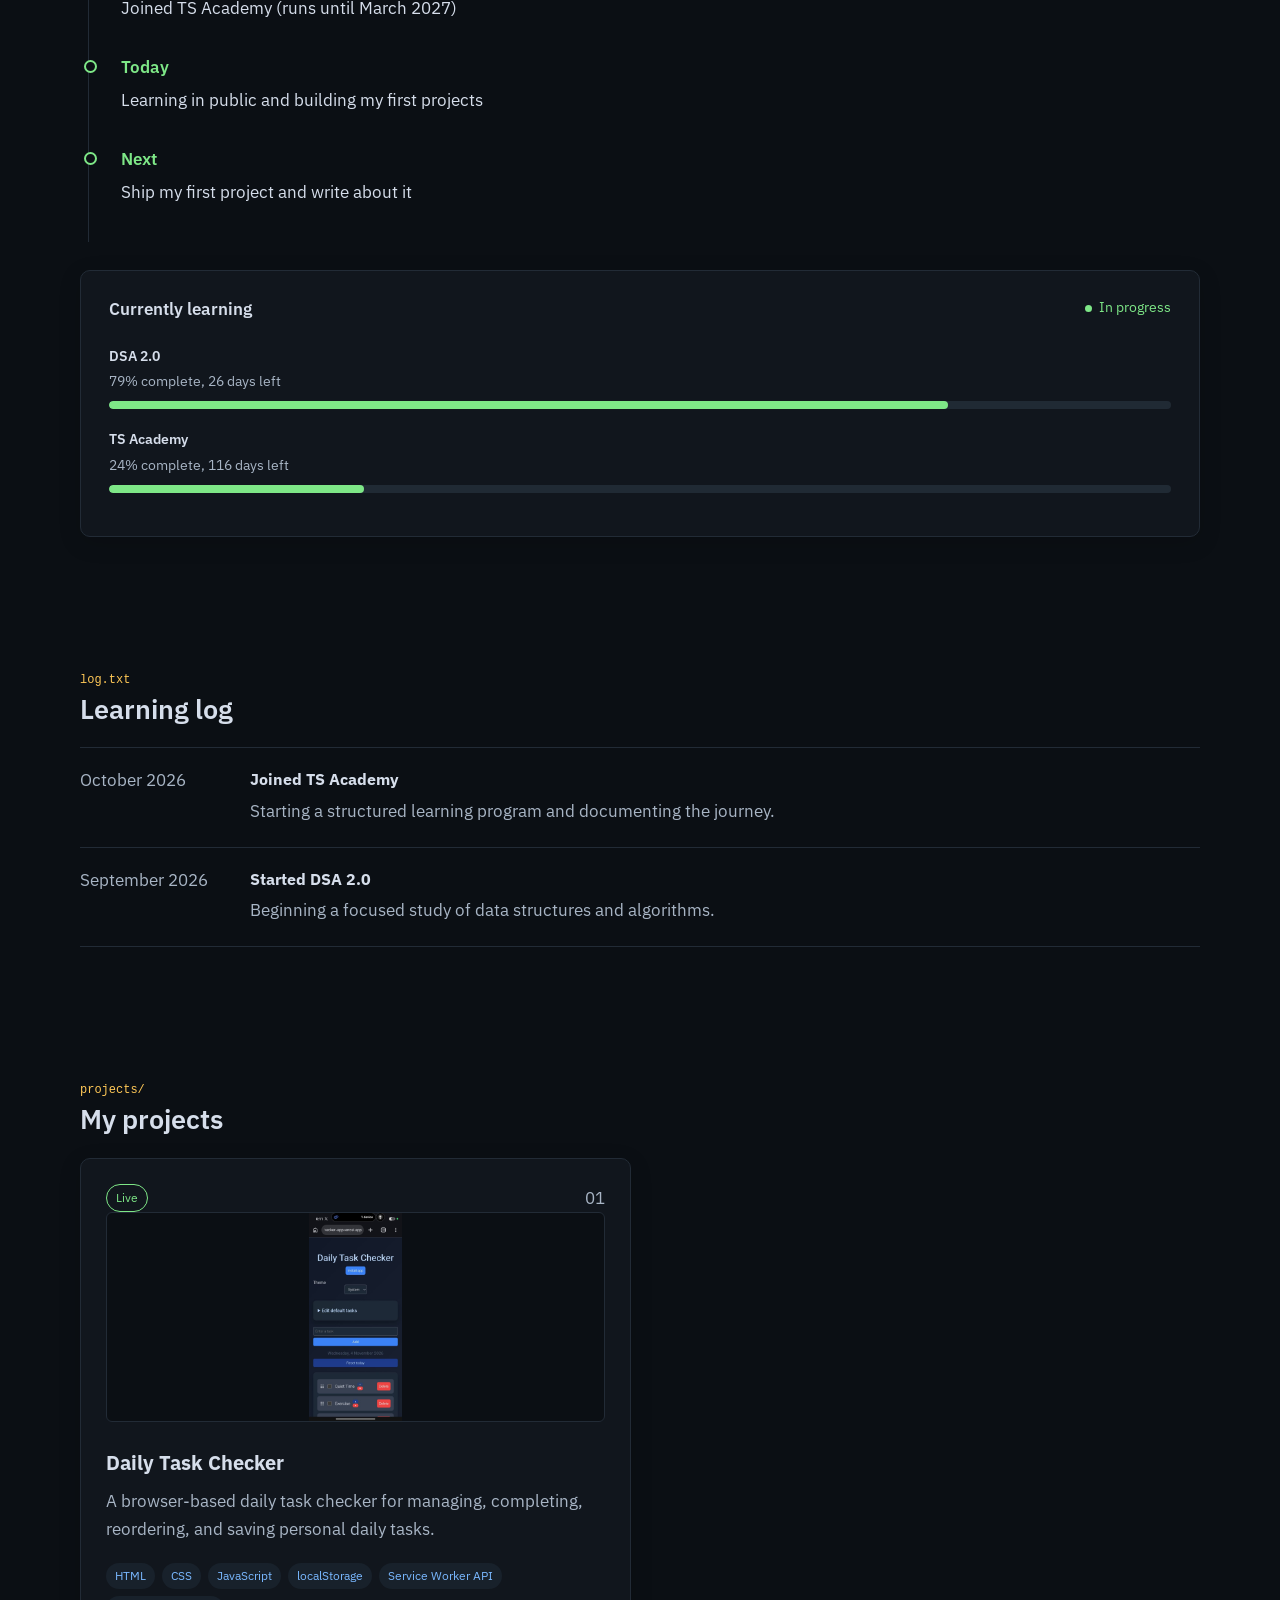
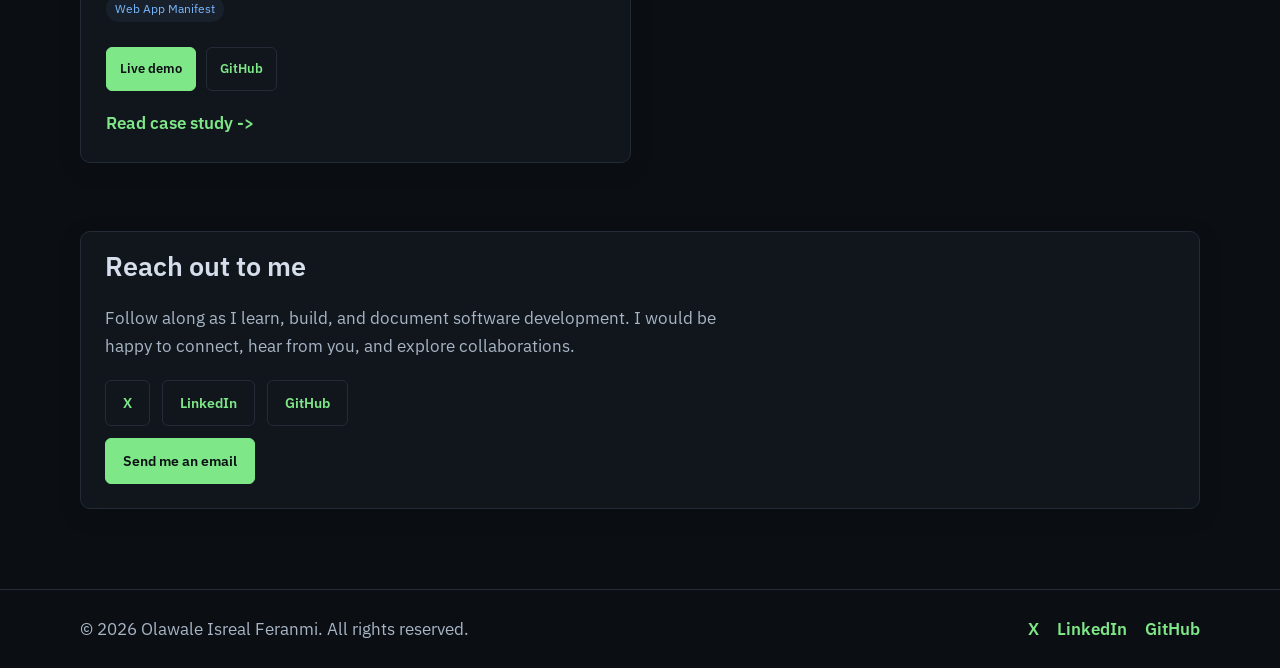
==== commit f6cca996: "Refine portfolio layout and metadata Co-authored-by: Copilot <223556219+Copilot@users.noreply.github" ====
--- a/index.html
+++ b/index.html
@@ -9,12 +9,12 @@
   <meta property="og:description" content="Follow Olawale's software development learning journey in public.">
   <meta property="og:type" content="website">
   <meta property="og:url" content="https://olawale-isreal-feranmi-portfolio-zeta.vercel.app/">
-  <meta property="og:image" content="https://olawale-isreal-feranmi-portfolio-zeta.vercel.app/assets/profile-photo.jpg">
+  <meta property="og:image" content="https://olawale-isreal-feranmi-portfolio-zeta.vercel.app/assets/og-image.jpg">
   <meta name="twitter:card" content="summary_large_image">
   <meta name="twitter:title" content="Olawale Isreal Feranmi">
   <meta name="twitter:description" content="A software developer in training learning JavaScript in public.">
   <meta name="twitter:url" content="https://olawale-isreal-feranmi-portfolio-zeta.vercel.app/">
-  <meta name="twitter:image" content="https://olawale-isreal-feranmi-portfolio-zeta.vercel.app/assets/profile-photo.jpg">
+  <meta name="twitter:image" content="https://olawale-isreal-feranmi-portfolio-zeta.vercel.app/assets/og-image.jpg">
   <link rel="canonical" href="https://olawale-isreal-feranmi-portfolio-zeta.vercel.app/">
   <link rel="icon" href="data:image/svg+xml,%3Csvg xmlns='http://www.w3.org/2000/svg' viewBox='0 0 100 100'%3E%3Ctext y='.9em' font-size='90'%3E%3C/%3E%3C/text%3E%3C/svg%3E">
   <link rel="preconnect" href="https://fonts.googleapis.com">
@@ -45,11 +45,10 @@
         <div class="button-row"><a class="button button-primary" href="#projects">View my projects</a><a class="button button-secondary" href="#follow">Get in touch</a><a class="button button-secondary" href="https://x.com/AceTheSchema" target="_blank" rel="noopener noreferrer">Follow on X</a></div>
         <div class="terminal-window hero-terminal" aria-label="Introduction terminal">
           <div class="window-bar"><span></span><span></span><span></span><span class="window-label">introduction</span></div>
-          <div class="terminal-body"><p><span class="prompt">$</span> <span class="typing-line">whoami</span> -&gt; Olawale Isreal Feranmi</p><p><span class="prompt">$</span> role -&gt; Software Developer in training</p><p><span class="prompt">$</span> now -&gt; Learning JavaScript, data structures and algorithms</p></div>
+          <div class="terminal-body"><p><span class="prompt">$</span> <span class="typing-line">who am I</span> -&gt; Olawale Isreal Feranmi</p><p><span class="prompt">$</span> role -&gt; Software Developer in training</p><p><span class="prompt">$</span> now -&gt; Learning JavaScript, data structures and algorithms</p></div>
         </div>
       </div>
       <div class="photo-frame">
-        <div class="photo-label">Profile photo</div>
         <div class="photo-wrap">
           <img src="assets/profile-photo.jpg" width="1024" height="1280" loading="lazy" alt="Portrait of Olawale Isreal Feranmi" onerror="this.hidden=true; this.nextElementSibling.hidden=false;">
           <div class="initials-avatar" hidden aria-label="Initials avatar">OF</div>
@@ -59,16 +58,16 @@
 
     <div class="container">
       <!-- Change the about copy and primary language here. -->
-      <section id="about" class="editor-section" aria-labelledby="about-title">
+      <section id="about" class="editor-section about-section" aria-labelledby="about-title">
         <div class="section-heading"><span class="file-tab">about.js</span><h2 id="about-title">About me</h2></div>
-        <div class="content-card line-card"><div class="line-gutter" aria-hidden="true">01<br>02<br>03<br>04<br>05<br>06</div><div><p>I am learning software development in public from Nigeria, with JavaScript as my main language. This site is where I share the honest progress: what I study, what I build, and what I understand next.</p><p>My approach is simple: learn, build, document. I am working toward internships, entry-level roles, and collaborations where I can keep growing with other people who enjoy making things.</p><p class="stack-line"><strong>Main language:</strong> JavaScript</p></div></div>
+        <div class="content-card line-card"><div class="line-gutter" aria-hidden="true">01<br>02<br>03</div><div><p class="about-line">I am learning software development in public from Nigeria, with JavaScript as my main language. This site is where I share the honest progress: what I study, what I build, and what I understand next.</p><p class="about-line">My approach is simple: learn, build, document. I am working toward internships, entry-level roles, and collaborations where I can keep growing with other people who enjoy making things.</p><p class="about-line stack-line"><strong>Main language:</strong> JavaScript</p></div></div>
       </section>
 
       <!-- Change milestone wording in js/data.js and the panel heading here. -->
       <section id="journey" class="editor-section" aria-labelledby="journey-title">
         <div class="section-heading"><span class="file-tab">journey.md</span><h2 id="journey-title">My learning journey</h2></div>
         <div class="timeline" id="timeline"><article class="timeline-item"><span class="timeline-date">September 2026</span><p>Started software development, joined DSA 2.0</p></article><article class="timeline-item"><span class="timeline-date">October 2026</span><p>Joined TS Academy (runs until March 2027)</p></article><article class="timeline-item"><span class="timeline-date">Today</span><p>Learning in public and building my first projects</p></article><article class="timeline-item"><span class="timeline-date">Next</span><p>Ship my first project and write about it</p></article></div>
-        <div class="learning-panel"><div class="panel-heading"><span>Currently learning</span><span class="status-dot">In progress</span></div><div id="program-progress" class="progress-list"></div></div>
+        <div class="learning-panel"><div class="panel-heading"><span>Currently learning</span><span class="status-dot">In progress</span></div><div id="program-progress" class="progress-list"><div class="progress-item"><div class="progress-label"><strong>DSA 2.0</strong><span>55% complete, 55 days left</span></div><div class="progress-track" role="progressbar" aria-label="DSA 2.0 progress" aria-valuenow="55" aria-valuemin="0" aria-valuemax="100"><span style="width:55%"></span></div></div><div class="progress-item"><div class="progress-label"><strong>TS Academy</strong><span>4% complete, 145 days left</span></div><div class="progress-track" role="progressbar" aria-label="TS Academy progress" aria-valuenow="4" aria-valuemin="0" aria-valuemax="100"><span style="width:4%"></span></div></div></div></div>
       </section>
 
       <!-- Change learning entries in js/data.js. -->
@@ -80,20 +79,20 @@
       <!-- Add projects in js/data.js; the grid fills automatically. -->
       <section id="projects" class="editor-section" aria-labelledby="projects-title">
         <div class="section-heading section-heading-with-actions"><div><span class="file-tab">projects/</span><h2 id="projects-title">My projects</h2></div><div id="project-filters" class="filters" aria-label="Filter projects" hidden></div></div>
-        <div id="projects-grid" class="projects-grid"><article class="project-card"><div class="project-card-top"><span class="status-badge">Live</span><span class="project-index">01</span></div><img class="project-image" src="assets/task_manager_1.jpg" width="576" height="1280" loading="lazy" alt="Daily Task Checker project screenshot"><h3>Daily Task Checker</h3><p>A browser-based daily task checker for managing, completing, reordering, and saving personal daily tasks.</p><div class="tags"><span>HTML</span><span>CSS</span><span>JavaScript</span></div><div class="project-actions"><a class="button button-primary" href="https://daily-task-checker-app.vercel.app/" target="_blank" rel="noopener noreferrer">Live demo</a><a class="button button-secondary" href="https://github.com/Acedigitals/Daily-Task-Checker-App" target="_blank" rel="noopener noreferrer">GitHub</a></div><a class="case-link" href="project.html?id=daily-task-checker">Read case study <span aria-hidden="true">-&gt;</span></a></article></div>
+        <div id="projects-grid" class="projects-grid"><article class="project-card"><div class="project-card-top"><span class="status-badge">Live</span><span class="project-index">01</span></div><img class="project-image" src="assets/task_manager_1.jpg" width="576" height="1280" loading="lazy" alt="Daily Task Checker project screenshot"><h3>Daily Task Checker</h3><p>A browser-based daily task checker for managing, completing, reordering, and saving personal daily tasks.</p><div class="tags"><span>HTML</span><span>CSS</span><span>JavaScript</span><span>localStorage</span><span>Service Worker API</span><span>Web App Manifest</span></div><div class="project-actions"><a class="button button-primary" href="https://daily-task-checker-app.vercel.app/" target="_blank" rel="noopener noreferrer">Live demo</a><a class="button button-secondary" href="https://github.com/Acedigitals/Daily-Task-Checker-App" target="_blank" rel="noopener noreferrer">GitHub</a></div><a class="case-link" href="project.html?id=daily-task-checker">Read case study <span aria-hidden="true">-&gt;</span></a></article></div>
       </section>
 
       <!-- Change social links and the invitation copy in js/data.js. -->
       <section id="follow" class="follow-panel editor-section" aria-labelledby="follow-title">
         <div class="section-heading"><h2 id="follow-title">Reach out to me</h2></div>
         <p>Follow along as I learn, build, and document software development. I would be happy to connect, hear from you, and explore collaborations.</p>
-        <div class="button-row social-links" id="social-links"></div>
+        <div class="button-row social-links" id="social-links"><a class="button button-secondary" href="https://x.com/AceTheSchema" target="_blank" rel="noopener noreferrer">X</a><a class="button button-secondary" href="https://ng.linkedin.com/in/isreal-olawale-a229403a8" target="_blank" rel="noopener noreferrer">LinkedIn</a><a class="button button-secondary" href="https://github.com/Acedigitals" target="_blank" rel="noopener noreferrer">GitHub</a></div>
         <a class="button button-primary" href="mailto:11isrealolawale@gmail.com">Send me an email</a>
       </section>
     </div>
   </main>
   <!-- Change the footer tagline here. -->
-  <footer class="site-footer"><div class="container"><span>&copy; <span id="current-year"></span> Olawale Isreal Feranmi. All rights reserved.</span><a href="#follow">Reach out to me</a></div></footer>
+  <footer class="site-footer"><div class="container"><span>&copy; <span id="current-year"></span> Olawale Isreal Feranmi. All rights reserved.</span><div class="footer-links"><a href="https://x.com/AceTheSchema" target="_blank" rel="noopener noreferrer">X</a><a href="https://ng.linkedin.com/in/isreal-olawale-a229403a8" target="_blank" rel="noopener noreferrer">LinkedIn</a><a href="https://github.com/Acedigitals" target="_blank" rel="noopener noreferrer">GitHub</a></div></div></footer>
   <script src="js/data.js"></script><script src="js/main.js"></script>
   <script>
     if (location.hostname !== "localhost" && location.hostname !== "127.0.0.1") {
--- a/css/styles.css
+++ b/css/styles.css
@@ -17,7 +17,7 @@
   background: var(--background);
   color: var(--text);
   font-family: var(--sans);
-  font-size: 16px;
+  font-size: 17px;
   line-height: 1.65;
 }
 a { color: var(--link); text-decoration: none; }
@@ -124,11 +124,21 @@
 .prompt { color: var(--primary); }
 .typing-line { display: inline-block; max-width: 100%; overflow: hidden; vertical-align: bottom; white-space: nowrap; animation: typing 3s steps(30, end) infinite alternate; }
 .cursor { color: var(--primary); animation: blink 1s step-end infinite; }
+.hero-terminal .window-bar,
+.hero-terminal .terminal-body p {
+  opacity: 0;
+  animation: introduction-reveal .6s ease forwards;
+}
+.hero-terminal .terminal-body p:nth-child(1) { animation-delay: .6s; }
+.hero-terminal .terminal-body p:nth-child(2) { animation-delay: 1.8s; }
+.hero-terminal .terminal-body p:nth-child(3) { animation-delay: 3s; }
 
 .editor-section { padding: 68px 0; }
-.section-heading { display: flex; align-items: center; gap: 20px; margin-bottom: 22px; }
+.section-heading { display: flex; flex-direction: column; align-items: flex-start; gap: 6px; margin-bottom: 22px; }
 .file-tab { color: #ffc857; font: .75rem "JetBrains Mono", monospace; }
-.section-heading h2 { margin: 0; font-size: 1.7rem; font-weight: 600; }
+.section-heading h2 { margin: 0; font-size: 1.7rem; line-height: 1.2; font-weight: 600; }
+.section-heading-with-actions { flex-direction: row; align-items: flex-end; justify-content: space-between; }
+.section-heading-with-actions > div:first-child { display: flex; flex-direction: column; align-items: flex-start; gap: 6px; }
 .content-card,
 .learning-panel,
 .follow-panel,
@@ -142,6 +152,23 @@
 .content-card { padding: 28px; }
 .line-card { display: grid; grid-template-columns: 48px 1fr; gap: 22px; }
 .line-gutter { padding-right: 14px; border-right: 1px solid var(--border); color: #657487; font: .75rem/2.05 "JetBrains Mono", monospace; text-align: right; }
+.about-section .file-tab,
+.about-section h2,
+.about-section .line-card,
+.about-section .line-gutter {
+  opacity: 0;
+  animation: about-section-reveal .6s ease forwards;
+}
+.about-section h2 { animation-delay: .2s; }
+.about-section .line-card { animation-delay: .4s; }
+.about-section .line-gutter { animation-delay: .6s; }
+.about-line {
+  clip-path: inset(0 100% 0 0);
+  animation: about-line-reveal .9s steps(32, end) forwards;
+}
+.about-section .about-line:nth-child(1) { animation-delay: 1s; }
+.about-section .about-line:nth-child(2) { animation-delay: 1.9s; }
+.about-section .about-line:nth-child(3) { animation-delay: 2.8s; }
 .content-card p { max-width: 760px; }
 .stack-line { padding-top: 10px; color: var(--primary); }
 .stack-line strong { color: var(--text); }
@@ -161,7 +188,7 @@
 .timeline-date { color: var(--primary); font-weight: 600; }
 .timeline-item p { margin: 5px 0; }
 .learning-panel { margin-top: 28px; padding: 25px 28px; }
-.panel-heading, .progress-label { display: flex; justify-content: space-between; gap: 15px; }
+.panel-heading { display: flex; justify-content: space-between; gap: 15px; }
 .panel-heading { margin-bottom: 20px; font-size: 1.05rem; font-weight: 600; }
 .status-dot { color: var(--primary); font-size: .85rem; font-weight: 400; }
 .status-dot:before {
@@ -174,7 +201,7 @@
   background: var(--primary);
 }
 .progress-item { margin: 18px 0; }
-.progress-label { color: var(--muted); font-size: .9rem; }
+.progress-label { display: flex; flex-direction: column; gap: 2px; color: var(--muted); font-size: .9rem; }
 .progress-label strong { color: var(--text); font-weight: 600; }
 .progress-track { height: 8px; margin-top: 8px; overflow: hidden; border-radius: 20px; background: #202a34; }
 .progress-track span { display: block; height: 100%; border-radius: 20px; background: var(--primary); transition: width .5s ease; }
@@ -200,7 +227,7 @@
 
 .projects-grid { display: grid; grid-template-columns: repeat(2, 1fr); gap: 18px; }
 .project-card, .slot-card { padding: 25px; }
-.project-image { display: block; width: 100%; height: 210px; margin: 0 0 22px; border: 1px solid var(--border); border-radius: 6px; object-fit: cover; }
+.project-image { display: block; width: 100%; height: 210px; margin: 0 0 22px; border: 1px solid var(--border); border-radius: 6px; background: var(--background); object-fit: contain; }
 .project-card-top { display: flex; justify-content: space-between; }
 .status-badge { display: inline-block; padding: 3px 9px; border: 1px solid var(--primary); border-radius: 999px; color: var(--primary); font-size: .75rem; }
 .project-index { color: var(--muted); }
@@ -214,12 +241,13 @@
 .slot-card { min-height: 190px; border-style: dashed; }
 .slot-card strong { color: var(--text); font-size: 1rem; }
 
-.follow-panel { margin-bottom: 80px; padding: 32px; }
+.follow-panel { margin-bottom: 80px; padding: 18px 24px 24px; }
 .follow-panel > p { max-width: 650px; color: var(--muted); }
 .social-links { margin: 20px 0 12px; }
 .site-footer { padding: 25px 0; border-top: 1px solid var(--border); background: var(--background); color: var(--muted); }
 .site-footer .container { display: flex; justify-content: space-between; gap: 15px; flex-wrap: wrap; }
 .site-footer a { color: var(--primary); font-weight: 600; }
+.footer-links { display: flex; gap: 18px; }
 
 .project-main { padding: 70px 0; }
 .case-study { max-width: 850px; margin: 0 auto; }
@@ -237,6 +265,9 @@
 .muted { color: var(--muted); }
 @keyframes typing { from { max-width: 0; } to { max-width: 100%; } }
 @keyframes blink { 50% { opacity: 0; } }
+@keyframes about-line-reveal { to { clip-path: inset(0 0 0 0); } }
+@keyframes about-section-reveal { to { opacity: 1; } }
+@keyframes introduction-reveal { to { opacity: 1; } }
 
 @media (max-width: 760px) {
   .container { width: min(100% - 28px, 1120px); }
@@ -246,8 +277,11 @@
   .site-nav.is-open { display: flex; }
   .project-nav { display: flex; position: static; padding: 0; border: 0; background: none; }
   .hero { display: flex; flex-direction: column; gap: 35px; align-items: stretch; padding: 50px 0 35px; }
-  .hero .photo-frame { order: 1; width: min(100%, 220px); }
-  .hero .hero-copy { order: 2; }
+  .hero .hero-copy { order: 1; }
+  .hero .photo-frame { order: 2; width: 160px; align-self: center; border-radius: 50%; }
+  .hero .photo-wrap { border-radius: 50%; }
+  .hero .button-row { flex-direction: column; }
+  .hero .button-row .button { width: 100%; justify-content: center; }
   .hero h1 { font-size: 2.2rem; }
   .hero-lede { font-size: 1rem; }
   .photo-frame { width: min(100%, 330px); align-self: center; }
@@ -262,8 +296,17 @@
   .project-card { width: 100%; }
   .project-image { height: 180px; }
   .line-card { grid-template-columns: 38px 1fr; gap: 14px; }
+  .about-section .line-gutter { display: none; }
+  .about-section .line-card { display: block; }
 }
 
 @media (prefers-reduced-motion: reduce) {
   *, *::before, *::after { animation: none !important; scroll-behavior: auto !important; transition: none !important; }
-}
+  .about-section .file-tab,
+  .about-section h2,
+  .about-section .line-card,
+  .about-section .line-gutter,
+  .about-line { opacity: 1; clip-path: none; animation: none; }
+  .hero-terminal .window-bar,
+  .hero-terminal .terminal-body p { opacity: 1; animation: none; }
+}
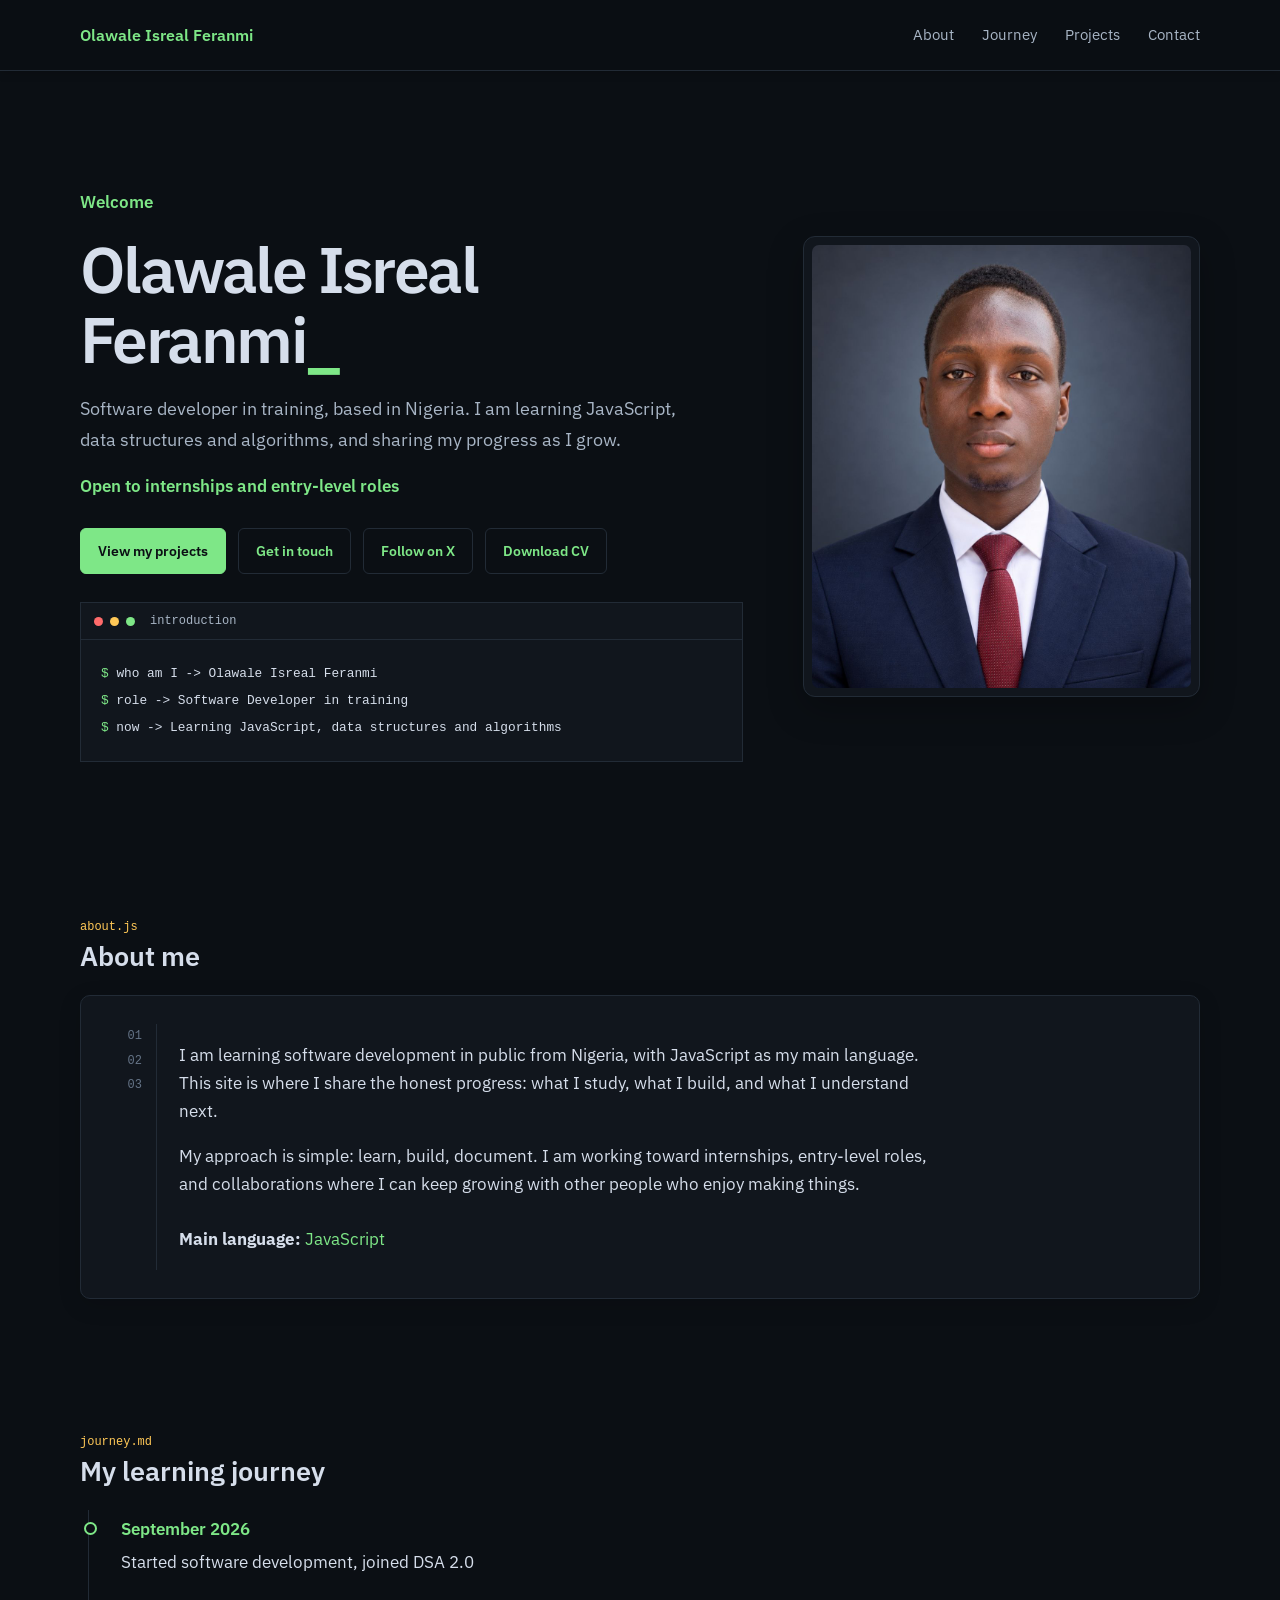
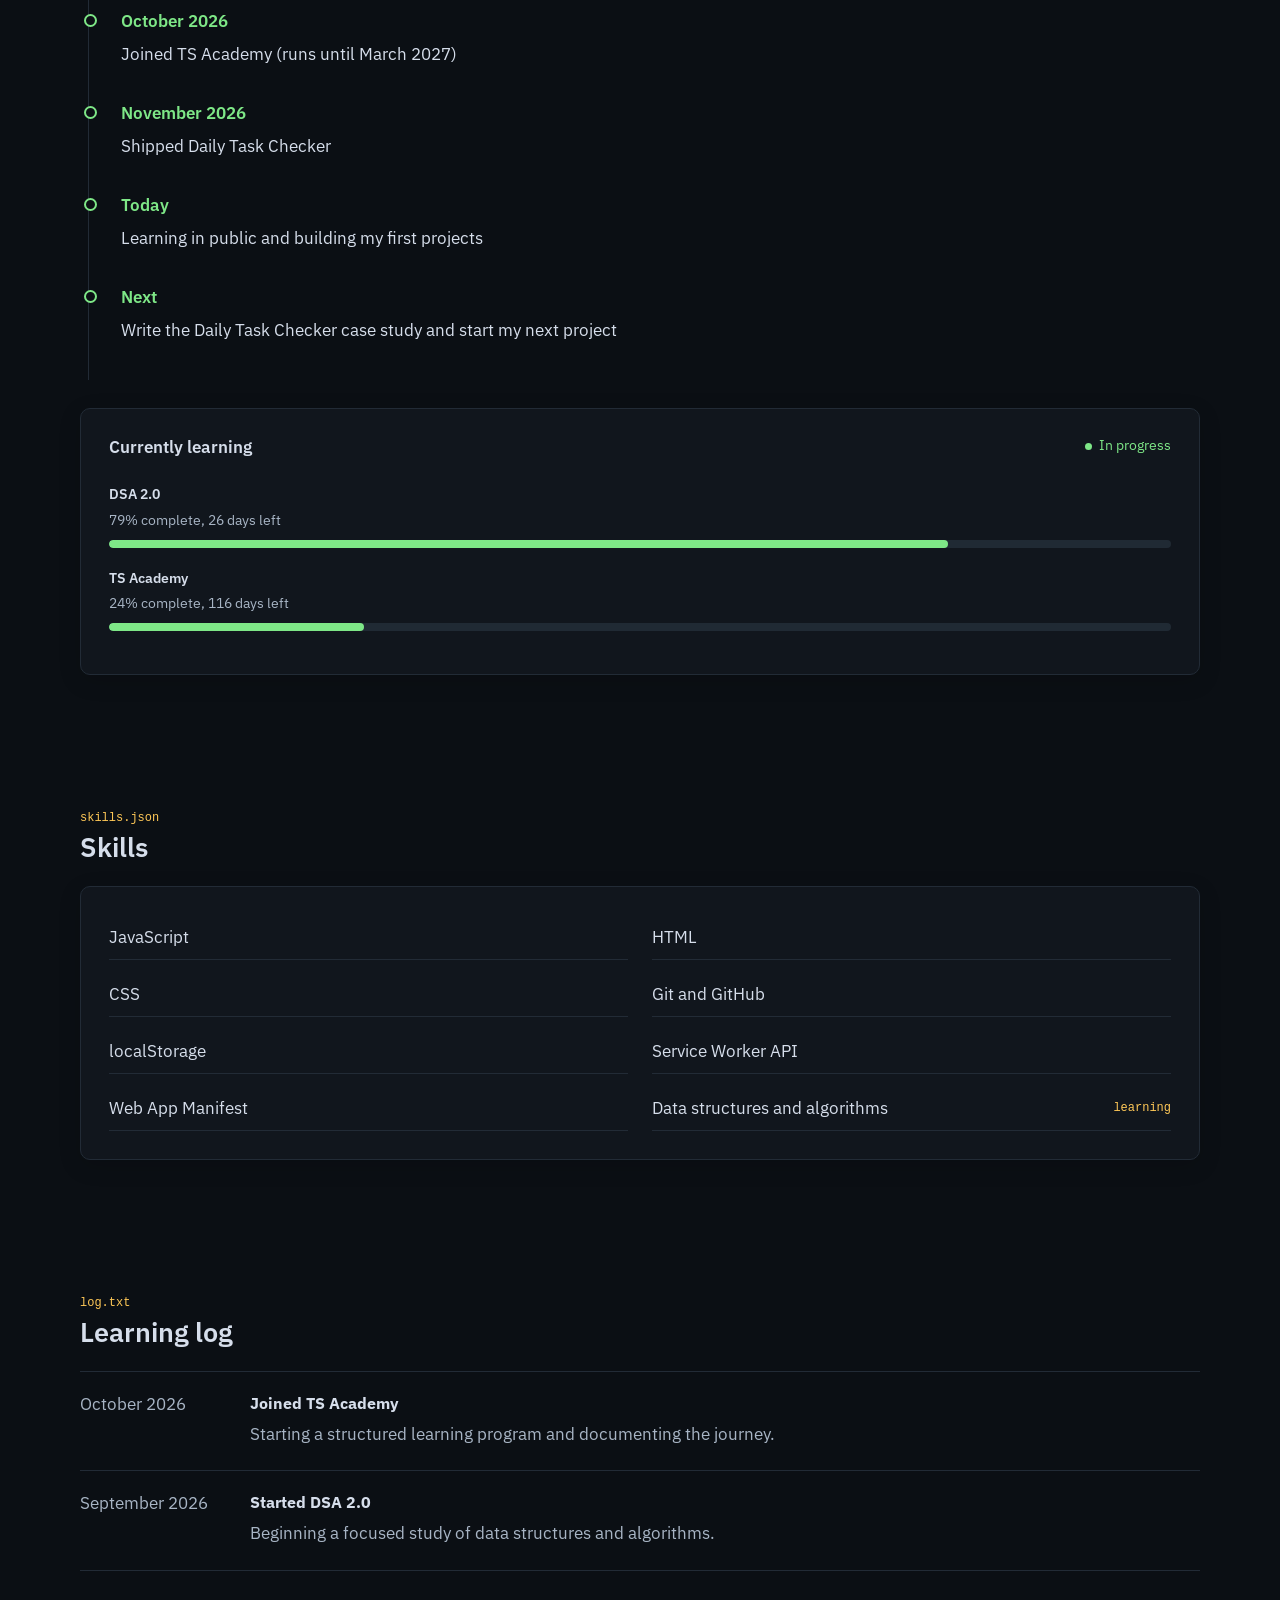
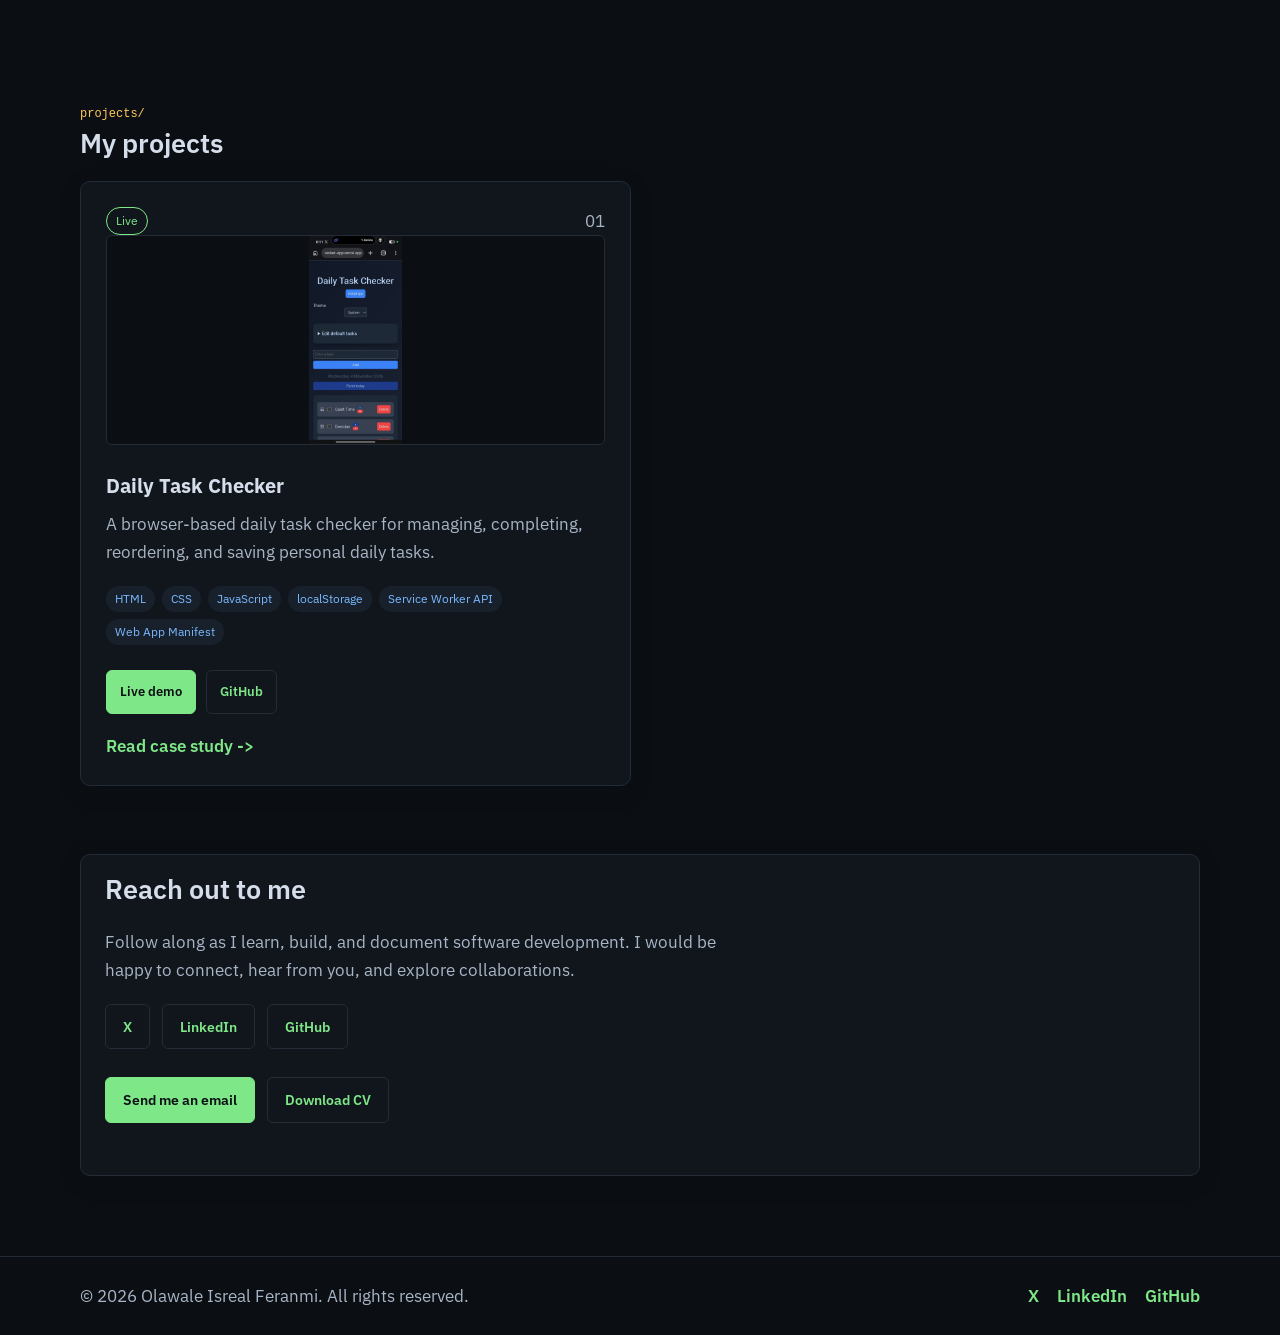
==== commit ee3fdd6b: "Add portfolio skills and CV links Co-authored-by: Copilot <223556219+Copilot@users.noreply.github.co" ====
--- a/index.html
+++ b/index.html
@@ -22,6 +22,10 @@
   <link href="https://fonts.googleapis.com/css2?family=IBM+Plex+Sans:wght@400;500;600&family=JetBrains+Mono:wght@400;500;600;700&display=swap" rel="stylesheet">
   <link rel="stylesheet" href="css/styles.css">
   <title>Olawale Isreal Feranmi | Software developer in training</title>
+  <script>
+    window.va = window.va || function () { (window.vaq = window.vaq || []).push(arguments); };
+  </script>
+  <script defer src="/_vercel/insights/script.js"></script>
 </head>
 <body>
   <!-- Change the site identity or navigation labels here. -->
@@ -42,7 +46,8 @@
         <p class="eyebrow">Welcome</p>
         <h1 id="hero-title">Olawale Isreal Feranmi<span class="cursor" aria-hidden="true">_</span></h1>
         <p class="hero-lede">Software developer in training, based in Nigeria. I am learning JavaScript, data structures and algorithms, and sharing my progress as I grow.</p>
-        <div class="button-row"><a class="button button-primary" href="#projects">View my projects</a><a class="button button-secondary" href="#follow">Get in touch</a><a class="button button-secondary" href="https://x.com/AceTheSchema" target="_blank" rel="noopener noreferrer">Follow on X</a></div>
+        <p class="availability">Open to internships and entry-level roles</p>
+        <div class="button-row"><a class="button button-primary" href="#projects">View my projects</a><a class="button button-secondary" href="#follow">Get in touch</a><a class="button button-secondary" href="https://x.com/AceTheSchema" target="_blank" rel="noopener noreferrer">Follow on X</a><a class="button button-secondary" href="assets/Olawale-Isreal-Feranmi-CV.pdf" download>Download CV</a></div>
         <div class="terminal-window hero-terminal" aria-label="Introduction terminal">
           <div class="window-bar"><span></span><span></span><span></span><span class="window-label">introduction</span></div>
           <div class="terminal-body"><p><span class="prompt">$</span> <span class="typing-line">who am I</span> -&gt; Olawale Isreal Feranmi</p><p><span class="prompt">$</span> role -&gt; Software Developer in training</p><p><span class="prompt">$</span> now -&gt; Learning JavaScript, data structures and algorithms</p></div>
@@ -66,8 +71,14 @@
       <!-- Change milestone wording in js/data.js and the panel heading here. -->
       <section id="journey" class="editor-section" aria-labelledby="journey-title">
         <div class="section-heading"><span class="file-tab">journey.md</span><h2 id="journey-title">My learning journey</h2></div>
-        <div class="timeline" id="timeline"><article class="timeline-item"><span class="timeline-date">September 2026</span><p>Started software development, joined DSA 2.0</p></article><article class="timeline-item"><span class="timeline-date">October 2026</span><p>Joined TS Academy (runs until March 2027)</p></article><article class="timeline-item"><span class="timeline-date">Today</span><p>Learning in public and building my first projects</p></article><article class="timeline-item"><span class="timeline-date">Next</span><p>Ship my first project and write about it</p></article></div>
-        <div class="learning-panel"><div class="panel-heading"><span>Currently learning</span><span class="status-dot">In progress</span></div><div id="program-progress" class="progress-list"><div class="progress-item"><div class="progress-label"><strong>DSA 2.0</strong><span>55% complete, 55 days left</span></div><div class="progress-track" role="progressbar" aria-label="DSA 2.0 progress" aria-valuenow="55" aria-valuemin="0" aria-valuemax="100"><span style="width:55%"></span></div></div><div class="progress-item"><div class="progress-label"><strong>TS Academy</strong><span>4% complete, 145 days left</span></div><div class="progress-track" role="progressbar" aria-label="TS Academy progress" aria-valuenow="4" aria-valuemin="0" aria-valuemax="100"><span style="width:4%"></span></div></div></div></div>
+        <div class="timeline" id="timeline"><article class="timeline-item"><span class="timeline-date">September 2026</span><p>Started software development, joined DSA 2.0</p></article><article class="timeline-item"><span class="timeline-date">October 2026</span><p>Joined TS Academy (runs until March 2027)</p></article><article class="timeline-item"><span class="timeline-date">November 2026</span><p>Shipped Daily Task Checker</p></article><article class="timeline-item"><span class="timeline-date">Today</span><p>Learning in public and building my first projects</p></article><article class="timeline-item"><span class="timeline-date">Next</span><p>Write the Daily Task Checker case study and start my next project</p></article></div>
+        <div class="learning-panel"><div class="panel-heading"><span>Currently learning</span><span class="status-dot">In progress</span></div><div id="program-progress" class="progress-list"><div class="progress-item"><div class="progress-label"><strong>DSA 2.0</strong><span>55% complete, 53 days left</span></div><div class="progress-track" role="progressbar" aria-label="DSA 2.0 progress" aria-valuenow="55" aria-valuemin="0" aria-valuemax="100"><span style="width:55%"></span></div></div><div class="progress-item"><div class="progress-label"><strong>TS Academy</strong><span>5% complete, 143 days left</span></div><div class="progress-track" role="progressbar" aria-label="TS Academy progress" aria-valuenow="5" aria-valuemin="0" aria-valuemax="100"><span style="width:5%"></span></div></div></div></div>
+      </section>
+
+      <!-- Change the skills list in js/data.js. -->
+      <section id="skills" class="editor-section skills-section" aria-labelledby="skills-title">
+        <div class="section-heading"><span class="file-tab">skills.json</span><h2 id="skills-title">Skills</h2></div>
+        <div class="content-card"><ul id="skills-list" class="skills-list"><li><span>JavaScript</span></li><li><span>HTML</span></li><li><span>CSS</span></li><li><span>Git and GitHub</span></li><li><span>localStorage</span></li><li><span>Service Worker API</span></li><li><span>Web App Manifest</span></li><li><span>Data structures and algorithms</span><small>learning</small></li></ul></div>
       </section>
 
       <!-- Change learning entries in js/data.js. -->
@@ -87,12 +98,12 @@
         <div class="section-heading"><h2 id="follow-title">Reach out to me</h2></div>
         <p>Follow along as I learn, build, and document software development. I would be happy to connect, hear from you, and explore collaborations.</p>
         <div class="button-row social-links" id="social-links"><a class="button button-secondary" href="https://x.com/AceTheSchema" target="_blank" rel="noopener noreferrer">X</a><a class="button button-secondary" href="https://ng.linkedin.com/in/isreal-olawale-a229403a8" target="_blank" rel="noopener noreferrer">LinkedIn</a><a class="button button-secondary" href="https://github.com/Acedigitals" target="_blank" rel="noopener noreferrer">GitHub</a></div>
-        <a class="button button-primary" href="mailto:11isrealolawale@gmail.com">Send me an email</a>
+        <div class="button-row"><a class="button button-primary" href="mailto:11isrealolawale@gmail.com">Send me an email</a><a class="button button-secondary" href="assets/Olawale-Isreal-Feranmi-CV.pdf" download>Download CV</a></div>
       </section>
     </div>
   </main>
   <!-- Change the footer tagline here. -->
-  <footer class="site-footer"><div class="container"><span>&copy; <span id="current-year"></span> Olawale Isreal Feranmi. All rights reserved.</span><div class="footer-links"><a href="https://x.com/AceTheSchema" target="_blank" rel="noopener noreferrer">X</a><a href="https://ng.linkedin.com/in/isreal-olawale-a229403a8" target="_blank" rel="noopener noreferrer">LinkedIn</a><a href="https://github.com/Acedigitals" target="_blank" rel="noopener noreferrer">GitHub</a></div></div></footer>
+  <footer class="site-footer"><div class="container"><span>&copy; <span id="current-year">2026</span> Olawale Isreal Feranmi. All rights reserved.</span><div class="footer-links"><a href="https://x.com/AceTheSchema" target="_blank" rel="noopener noreferrer">X</a><a href="https://ng.linkedin.com/in/isreal-olawale-a229403a8" target="_blank" rel="noopener noreferrer">LinkedIn</a><a href="https://github.com/Acedigitals" target="_blank" rel="noopener noreferrer">GitHub</a></div></div></footer>
   <script src="js/data.js"></script><script src="js/main.js"></script>
   <script>
     if (location.hostname !== "localhost" && location.hostname !== "127.0.0.1") {
--- a/css/styles.css
+++ b/css/styles.css
@@ -71,6 +71,7 @@
   font-weight: 600;
 }
 .hero-lede { max-width: 620px; color: var(--muted); font-size: 1.15rem; }
+.availability { margin: 18px 0 0; color: var(--primary); font-weight: 600; }
 .button-row { display: flex; flex-wrap: wrap; gap: 12px; margin: 28px 0; }
 .button {
   display: inline-block;
@@ -172,6 +173,9 @@
 .content-card p { max-width: 760px; }
 .stack-line { padding-top: 10px; color: var(--primary); }
 .stack-line strong { color: var(--text); }
+.skills-list { display: grid; grid-template-columns: repeat(2, minmax(0, 1fr)); gap: 12px 24px; margin: 0; padding: 0; list-style: none; }
+.skills-list li { display: flex; align-items: center; justify-content: space-between; gap: 12px; min-height: 44px; padding: 8px 0; border-bottom: 1px solid var(--border); }
+.skills-list small { color: #ffc857; font: .75rem "JetBrains Mono", monospace; }
 .timeline { margin-left: 8px; padding: 5px 0; border-left: 1px solid var(--border); }
 .timeline-item { position: relative; padding: 0 0 26px 32px; }
 .timeline-item:before {
@@ -298,6 +302,7 @@
   .line-card { grid-template-columns: 38px 1fr; gap: 14px; }
   .about-section .line-gutter { display: none; }
   .about-section .line-card { display: block; }
+  .skills-list { grid-template-columns: 1fr; }
 }
 
 @media (prefers-reduced-motion: reduce) {
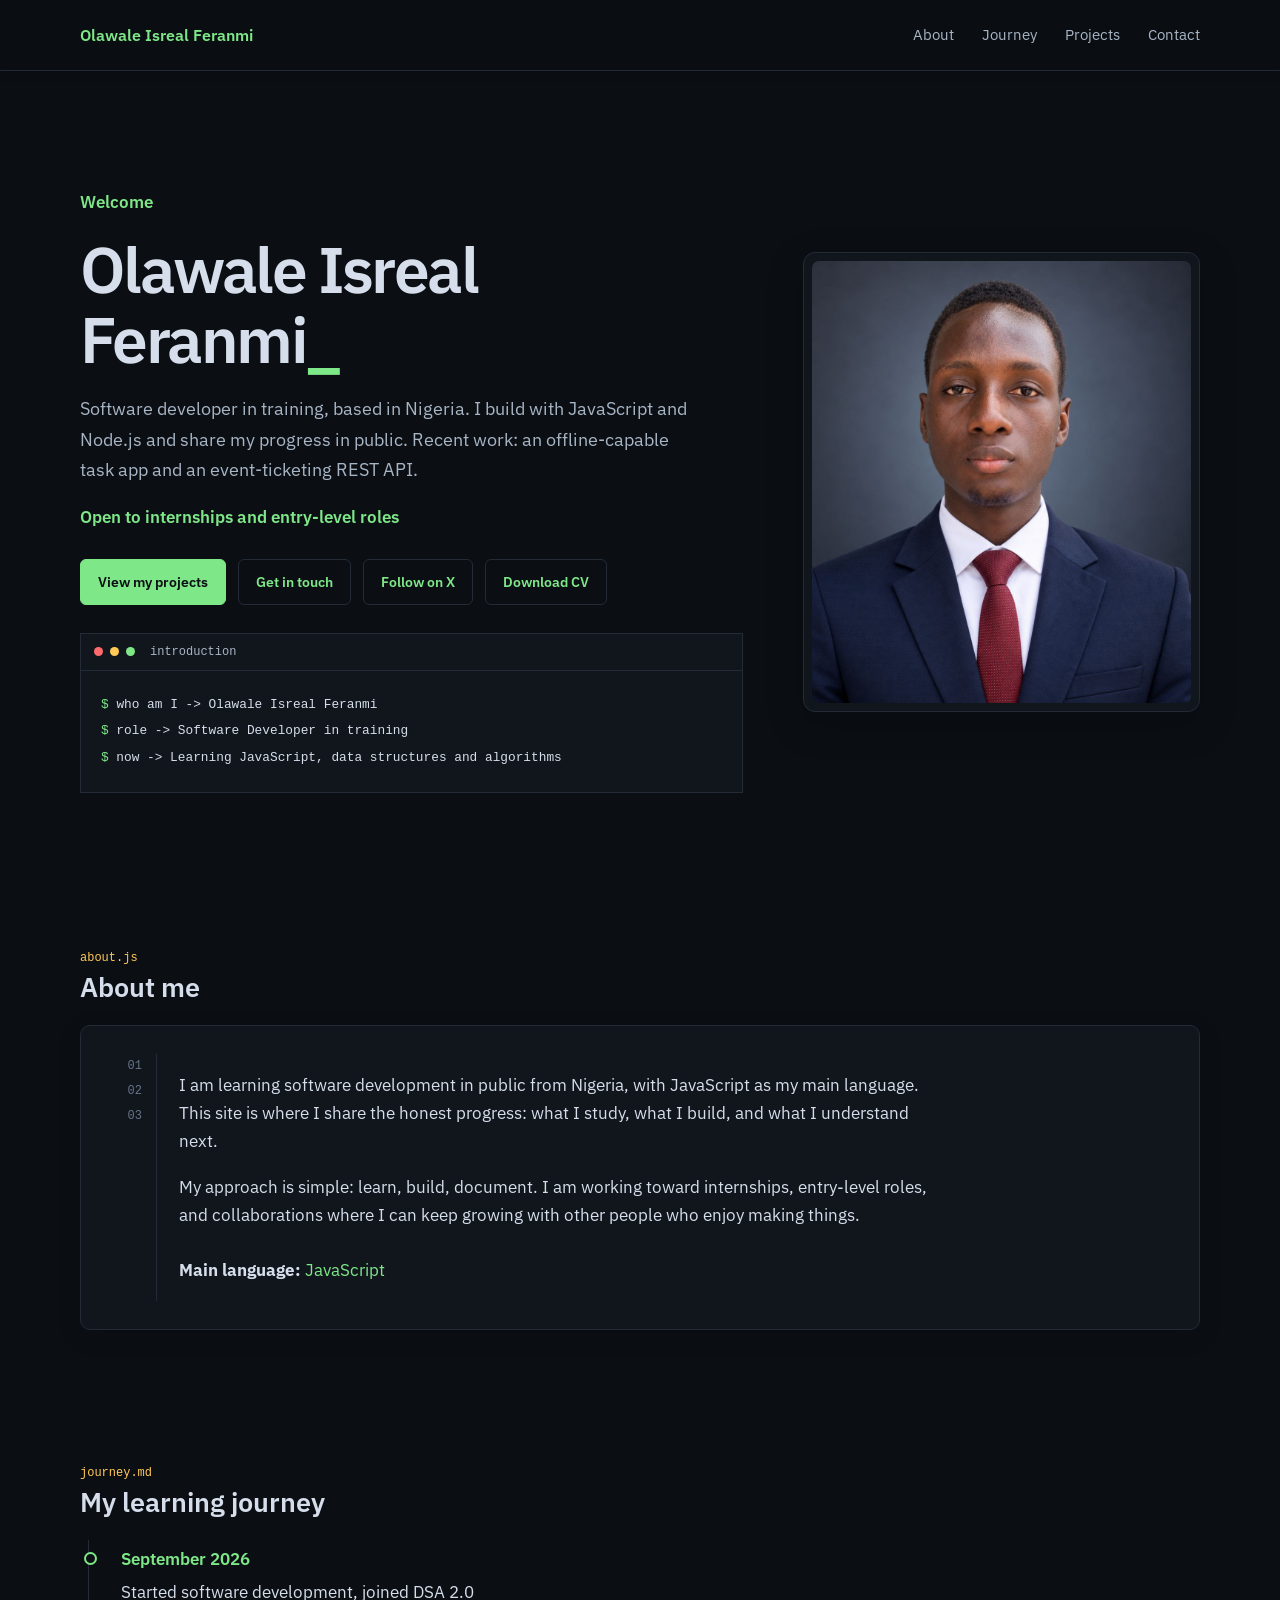
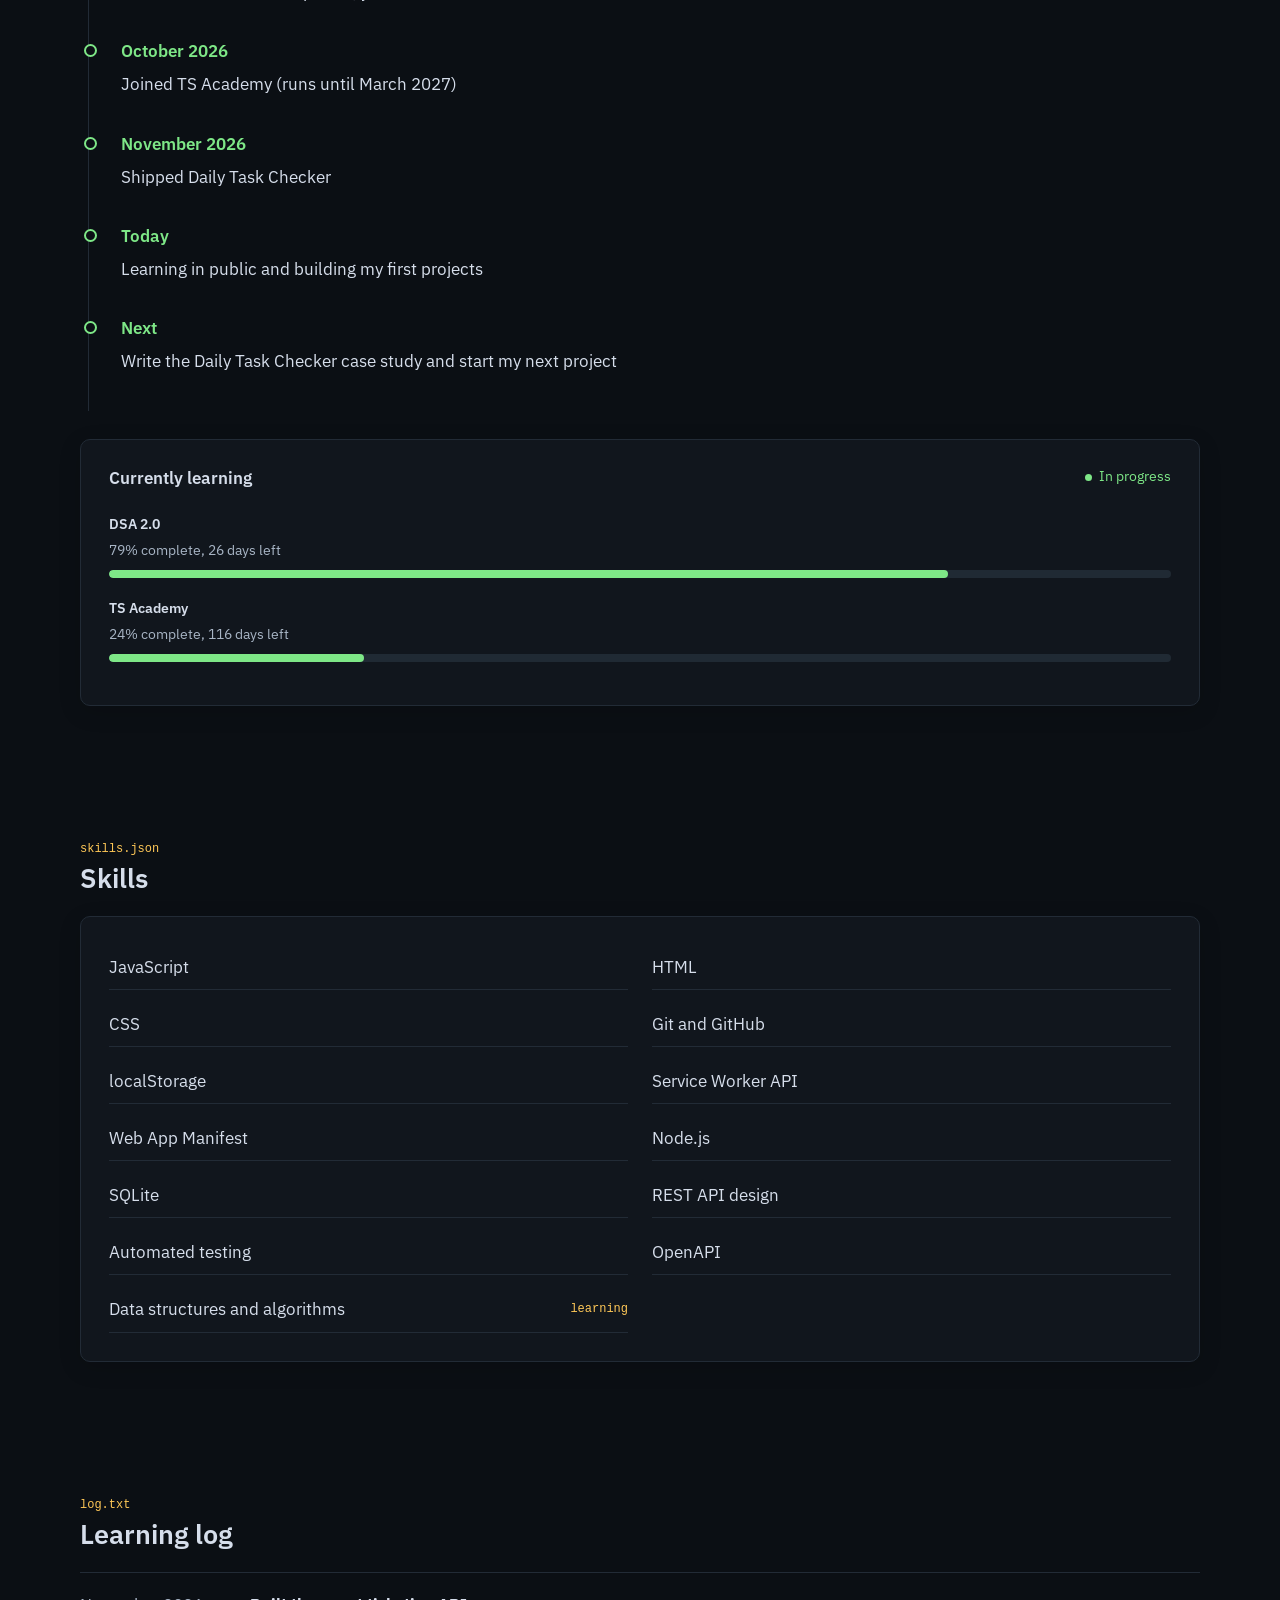
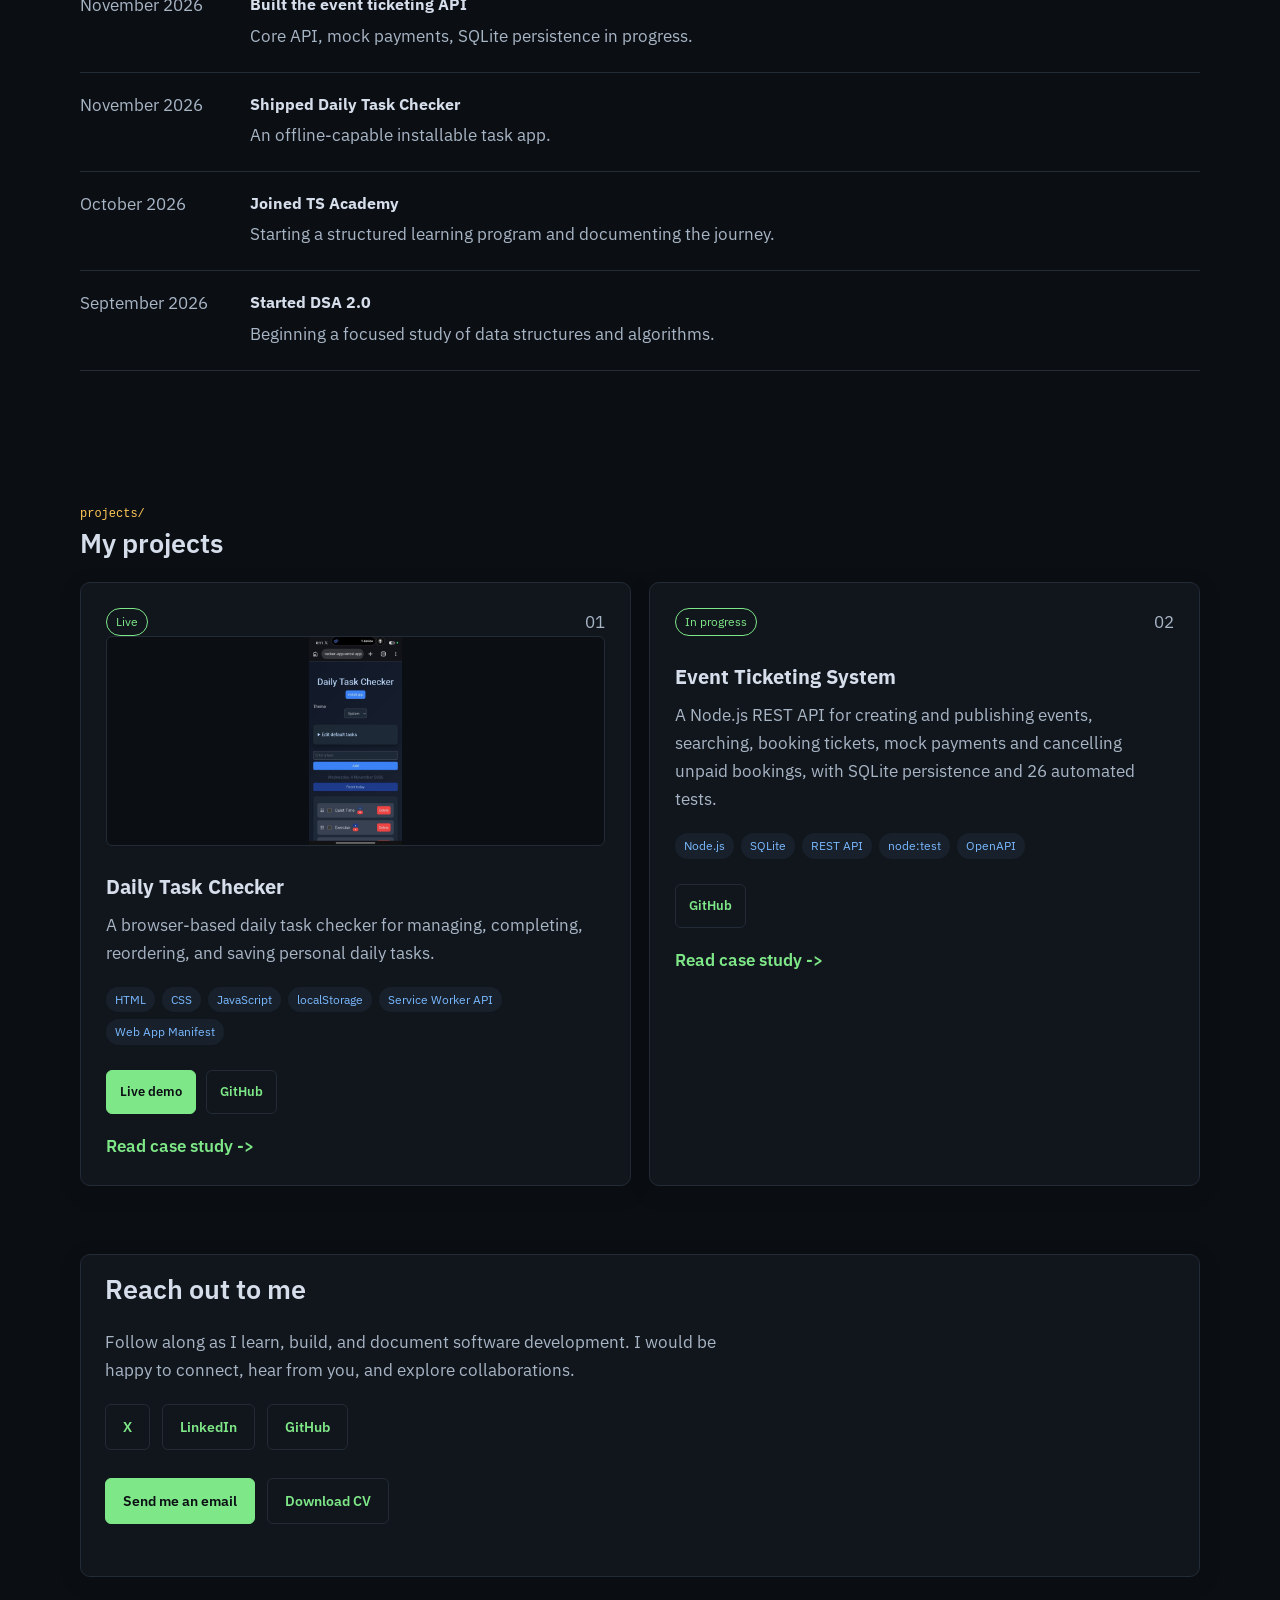
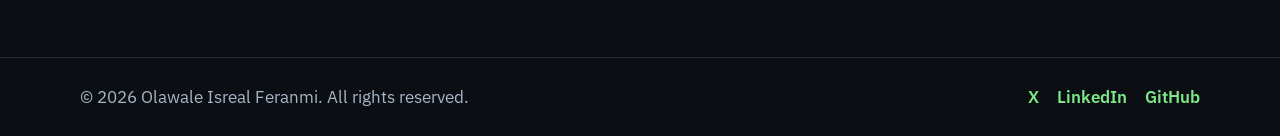
==== commit b6d53eff: "Update portfolio project and accessibility Co-authored-by: Copilot <223556219+Copilot@users.noreply." ====
--- a/index.html
+++ b/index.html
@@ -16,7 +16,7 @@
   <meta name="twitter:url" content="https://olawale-isreal-feranmi-portfolio-zeta.vercel.app/">
   <meta name="twitter:image" content="https://olawale-isreal-feranmi-portfolio-zeta.vercel.app/assets/og-image.jpg">
   <link rel="canonical" href="https://olawale-isreal-feranmi-portfolio-zeta.vercel.app/">
-  <link rel="icon" href="data:image/svg+xml,%3Csvg xmlns='http://www.w3.org/2000/svg' viewBox='0 0 100 100'%3E%3Ctext y='.9em' font-size='90'%3E%3C/%3E%3C/text%3E%3C/svg%3E">
+  <link rel="icon" href="assets/favicon.svg" type="image/svg+xml">
   <link rel="preconnect" href="https://fonts.googleapis.com">
   <link rel="preconnect" href="https://fonts.gstatic.com" crossorigin>
   <link href="https://fonts.googleapis.com/css2?family=IBM+Plex+Sans:wght@400;500;600&family=JetBrains+Mono:wght@400;500;600;700&display=swap" rel="stylesheet">
@@ -28,6 +28,7 @@
   <script defer src="/_vercel/insights/script.js"></script>
 </head>
 <body>
+  <a class="skip-link" href="#main-content">Skip to content</a>
   <!-- Change the site identity or navigation labels here. -->
   <header class="site-header">
     <div class="container header-inner">
@@ -39,13 +40,13 @@
     </div>
   </header>
 
-  <main>
+  <main id="main-content">
     <!-- Change the introduction and calls to action here. -->
     <section class="hero container" aria-labelledby="hero-title">
       <div class="hero-copy">
         <p class="eyebrow">Welcome</p>
         <h1 id="hero-title">Olawale Isreal Feranmi<span class="cursor" aria-hidden="true">_</span></h1>
-        <p class="hero-lede">Software developer in training, based in Nigeria. I am learning JavaScript, data structures and algorithms, and sharing my progress as I grow.</p>
+        <p class="hero-lede">Software developer in training, based in Nigeria. I build with JavaScript and Node.js and share my progress in public. Recent work: an offline-capable task app and an event-ticketing REST API.</p>
         <p class="availability">Open to internships and entry-level roles</p>
         <div class="button-row"><a class="button button-primary" href="#projects">View my projects</a><a class="button button-secondary" href="#follow">Get in touch</a><a class="button button-secondary" href="https://x.com/AceTheSchema" target="_blank" rel="noopener noreferrer">Follow on X</a><a class="button button-secondary" href="assets/Olawale-Isreal-Feranmi-CV.pdf" download>Download CV</a></div>
         <div class="terminal-window hero-terminal" aria-label="Introduction terminal">
@@ -55,7 +56,7 @@
       </div>
       <div class="photo-frame">
         <div class="photo-wrap">
-          <img src="assets/profile-photo.jpg" width="1024" height="1280" loading="lazy" alt="Portrait of Olawale Isreal Feranmi" onerror="this.hidden=true; this.nextElementSibling.hidden=false;">
+          <img src="assets/profile-photo.jpg" width="1024" height="1280" fetchpriority="high" alt="Portrait of Olawale Isreal Feranmi" onerror="this.hidden=true; this.nextElementSibling.hidden=false;">
           <div class="initials-avatar" hidden aria-label="Initials avatar">OF</div>
         </div>
       </div>
@@ -84,13 +85,13 @@
       <!-- Change learning entries in js/data.js. -->
       <section id="log" class="editor-section" aria-labelledby="log-title">
         <div class="section-heading"><span class="file-tab">log.txt</span><h2 id="log-title">Learning log</h2></div>
-        <div id="learning-log" class="log-list"><article class="log-entry"><time>October 2026</time><div><h3>Joined TS Academy</h3><p>Starting a structured learning program and documenting the journey.</p></div></article><article class="log-entry"><time>September 2026</time><div><h3>Started DSA 2.0</h3><p>Beginning a focused study of data structures and algorithms.</p></div></article></div><button id="log-more" class="text-button" type="button" hidden>Show more</button>
+        <div id="learning-log" class="log-list"><article class="log-entry"><time>November 2026</time><div><h3>Built the event ticketing API</h3><p>Core API, mock payments, SQLite persistence in progress.</p></div></article><article class="log-entry"><time>November 2026</time><div><h3>Shipped Daily Task Checker</h3><p>An offline-capable installable task app.</p></div></article><article class="log-entry"><time>October 2026</time><div><h3>Joined TS Academy</h3><p>Starting a structured learning program and documenting the journey.</p></div></article><article class="log-entry"><time>September 2026</time><div><h3>Started DSA 2.0</h3><p>Beginning a focused study of data structures and algorithms.</p></div></article></div><button id="log-more" class="text-button" type="button" hidden>Show more</button>
       </section>
 
       <!-- Add projects in js/data.js; the grid fills automatically. -->
       <section id="projects" class="editor-section" aria-labelledby="projects-title">
         <div class="section-heading section-heading-with-actions"><div><span class="file-tab">projects/</span><h2 id="projects-title">My projects</h2></div><div id="project-filters" class="filters" aria-label="Filter projects" hidden></div></div>
-        <div id="projects-grid" class="projects-grid"><article class="project-card"><div class="project-card-top"><span class="status-badge">Live</span><span class="project-index">01</span></div><img class="project-image" src="assets/task_manager_1.jpg" width="576" height="1280" loading="lazy" alt="Daily Task Checker project screenshot"><h3>Daily Task Checker</h3><p>A browser-based daily task checker for managing, completing, reordering, and saving personal daily tasks.</p><div class="tags"><span>HTML</span><span>CSS</span><span>JavaScript</span><span>localStorage</span><span>Service Worker API</span><span>Web App Manifest</span></div><div class="project-actions"><a class="button button-primary" href="https://daily-task-checker-app.vercel.app/" target="_blank" rel="noopener noreferrer">Live demo</a><a class="button button-secondary" href="https://github.com/Acedigitals/Daily-Task-Checker-App" target="_blank" rel="noopener noreferrer">GitHub</a></div><a class="case-link" href="project.html?id=daily-task-checker">Read case study <span aria-hidden="true">-&gt;</span></a></article></div>
+        <div id="projects-grid" class="projects-grid"><article class="project-card"><div class="project-card-top"><span class="status-badge">Live</span><span class="project-index">01</span></div><img class="project-image" src="assets/task_manager_1.jpg" width="576" height="1280" loading="lazy" alt="Daily Task Checker project screenshot"><h3>Daily Task Checker</h3><p>A browser-based daily task checker for managing, completing, reordering, and saving personal daily tasks.</p><div class="tags"><span>HTML</span><span>CSS</span><span>JavaScript</span><span>localStorage</span><span>Service Worker API</span><span>Web App Manifest</span></div><div class="project-actions"><a class="button button-primary" href="https://daily-task-checker-app.vercel.app/" target="_blank" rel="noopener noreferrer">Live demo</a><a class="button button-secondary" href="https://github.com/Acedigitals/Daily-Task-Checker-App" target="_blank" rel="noopener noreferrer">GitHub</a></div><a class="case-link" href="project.html?id=daily-task-checker">Read case study <span aria-hidden="true">-&gt;</span></a></article><article class="project-card"><div class="project-card-top"><span class="status-badge">In progress</span><span class="project-index">02</span></div><h3>Event Ticketing System</h3><p>A Node.js REST API for creating and publishing events, searching, booking tickets, mock payments and cancelling unpaid bookings, with SQLite persistence and 26 automated tests.</p><div class="tags"><span>Node.js</span><span>SQLite</span><span>REST API</span><span>node:test</span><span>OpenAPI</span></div><div class="project-actions"><a class="button button-secondary" href="https://github.com/Acedigitals/MY-DSA-PROJECT" target="_blank" rel="noopener noreferrer">GitHub</a></div><a class="case-link" href="project.html?id=event-ticketing-system">Read case study <span aria-hidden="true">-&gt;</span></a></article></div>
       </section>
 
       <!-- Change social links and the invitation copy in js/data.js. -->
@@ -105,14 +106,5 @@
   <!-- Change the footer tagline here. -->
   <footer class="site-footer"><div class="container"><span>&copy; <span id="current-year">2026</span> Olawale Isreal Feranmi. All rights reserved.</span><div class="footer-links"><a href="https://x.com/AceTheSchema" target="_blank" rel="noopener noreferrer">X</a><a href="https://ng.linkedin.com/in/isreal-olawale-a229403a8" target="_blank" rel="noopener noreferrer">LinkedIn</a><a href="https://github.com/Acedigitals" target="_blank" rel="noopener noreferrer">GitHub</a></div></div></footer>
   <script src="js/data.js"></script><script src="js/main.js"></script>
-  <script>
-    if (location.hostname !== "localhost" && location.hostname !== "127.0.0.1") {
-      window.va = window.va || function () { (window.vaq = window.vaq || []).push(arguments); };
-      const analyticsScript = document.createElement("script");
-      analyticsScript.defer = true;
-      analyticsScript.src = "/_vercel/insights/script.js";
-      document.head.appendChild(analyticsScript);
-    }
-  </script>
 </body>
 </html>
--- a/css/styles.css
+++ b/css/styles.css
@@ -23,6 +23,17 @@
 a { color: var(--link); text-decoration: none; }
 a:hover { text-decoration: underline; }
 :focus-visible { outline: 2px solid var(--primary); outline-offset: 4px; }
+.skip-link {
+  position: absolute;
+  top: 12px;
+  left: 12px;
+  z-index: 20;
+  padding: 8px 12px;
+  background: var(--primary);
+  color: var(--background);
+  transform: translateY(-160%);
+}
+.skip-link:focus { transform: translateY(0); }
 .container { width: min(1120px, calc(100% - 40px)); margin: 0 auto; }
 
 .site-header {
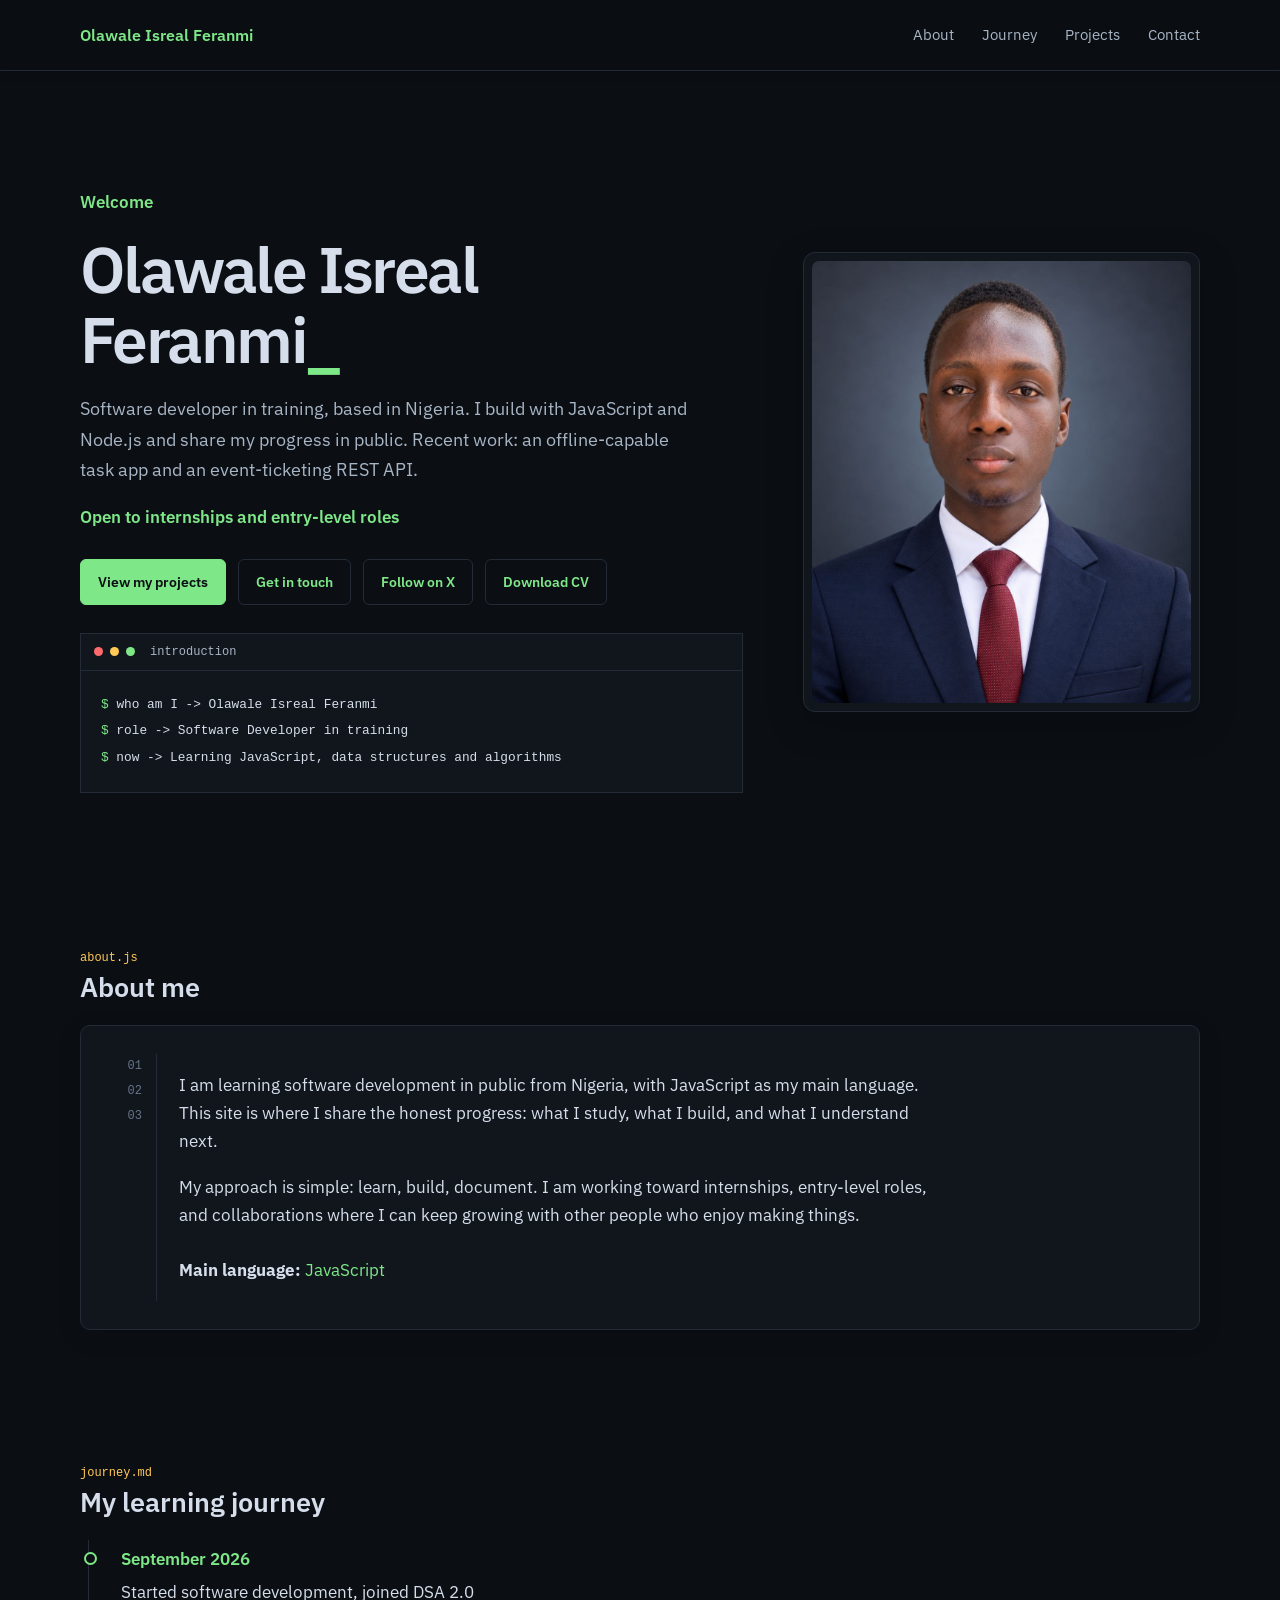
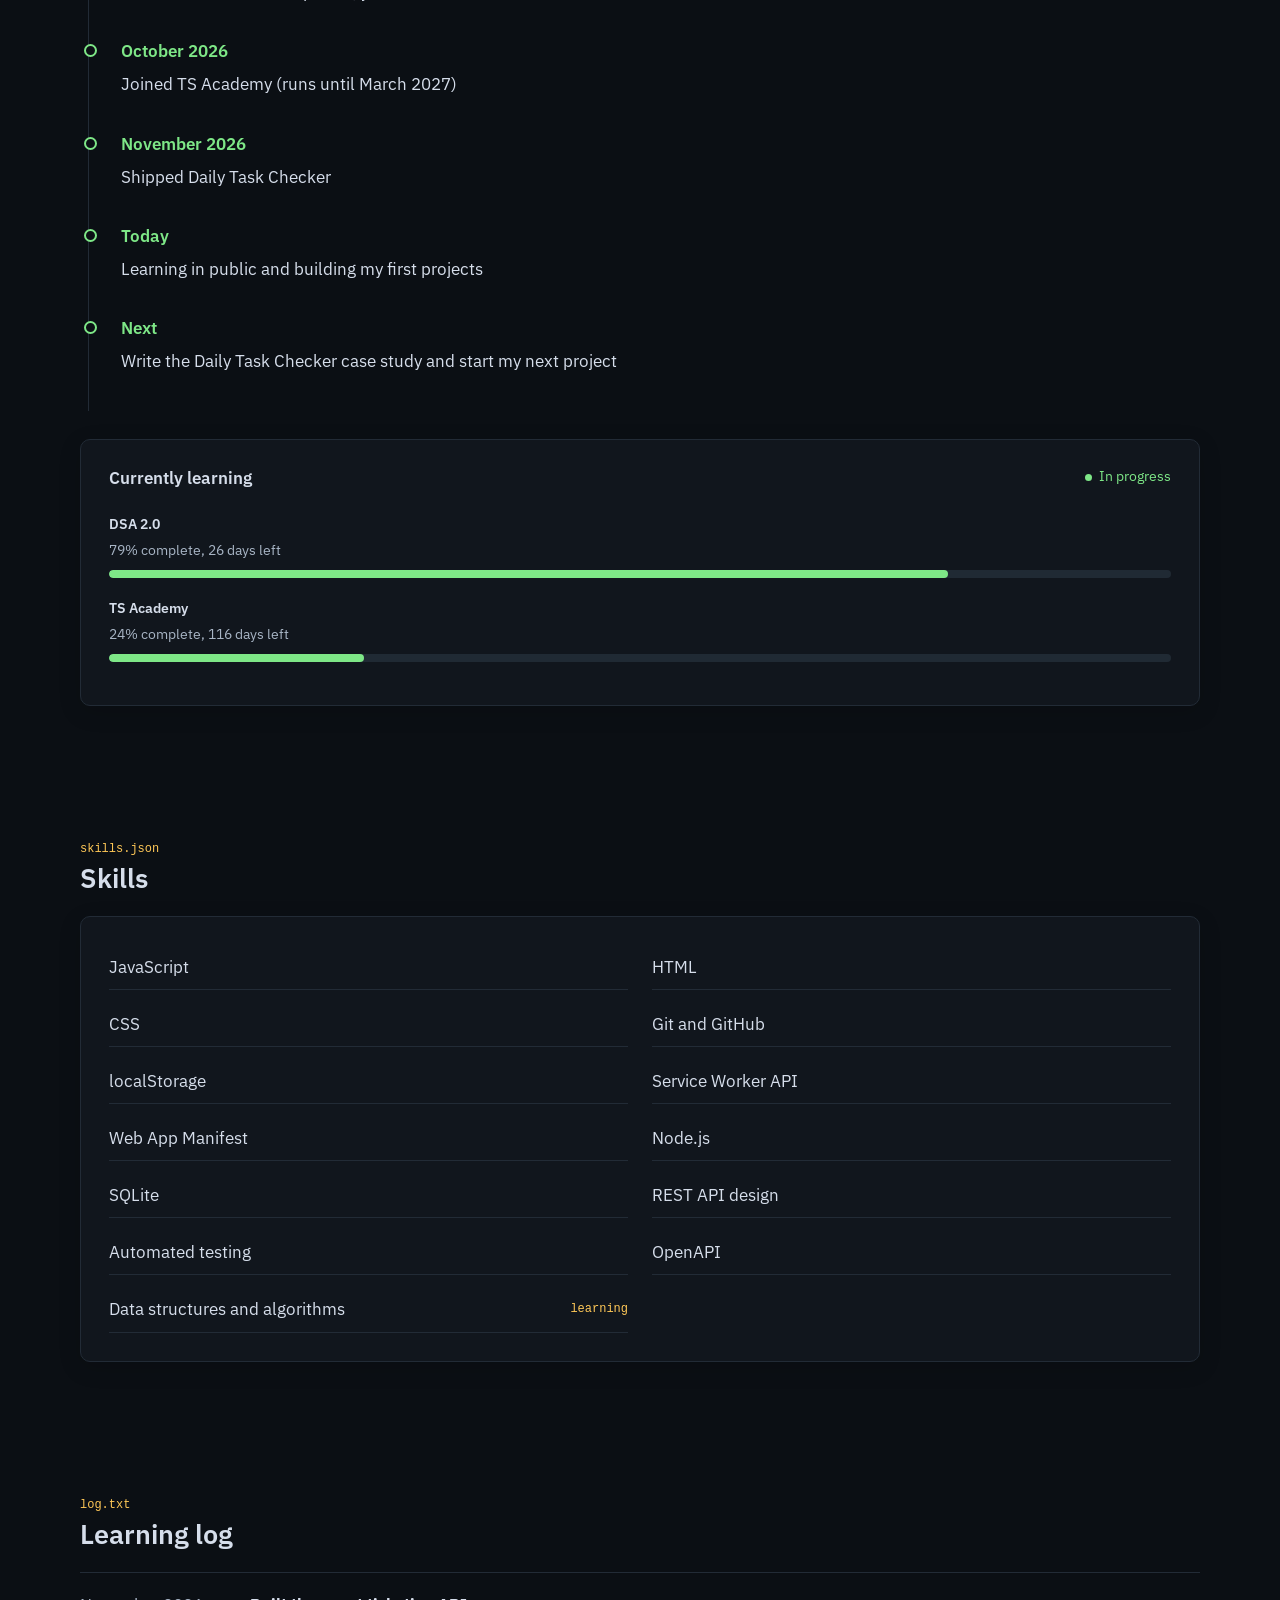
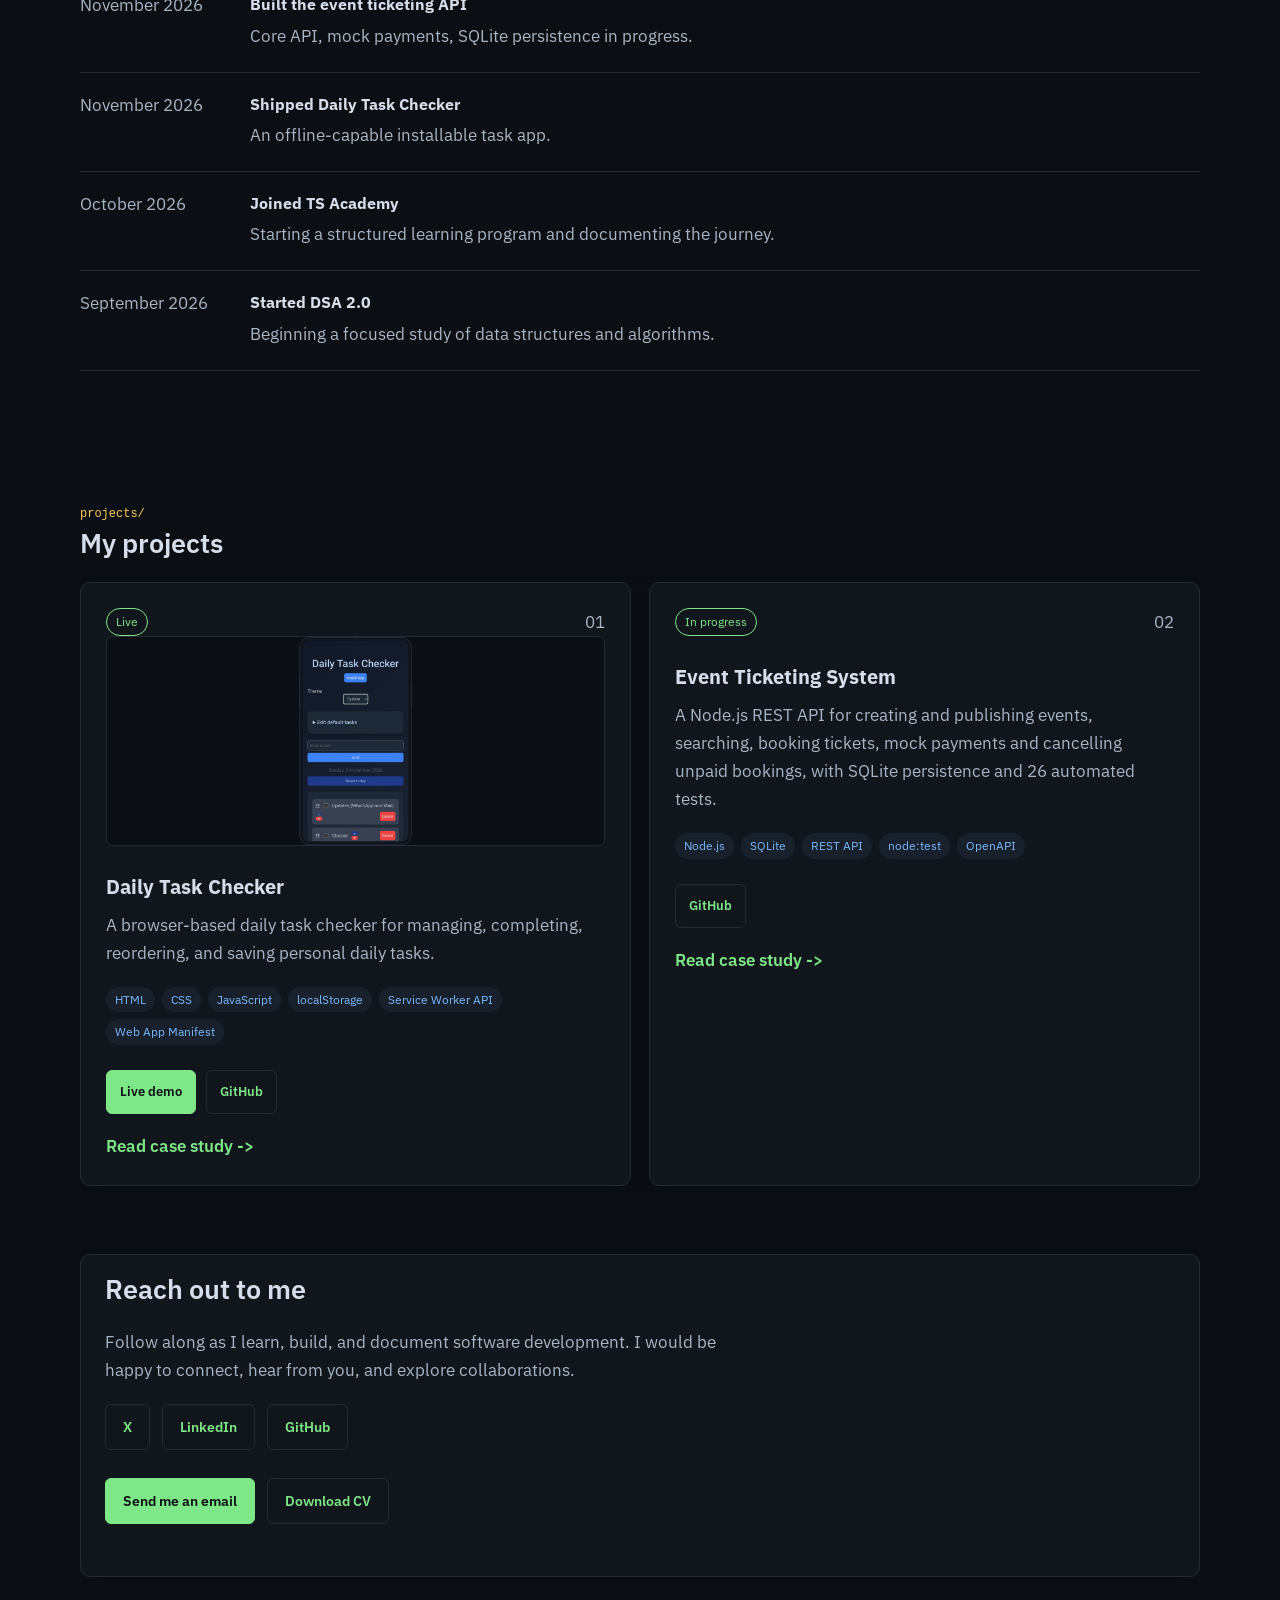
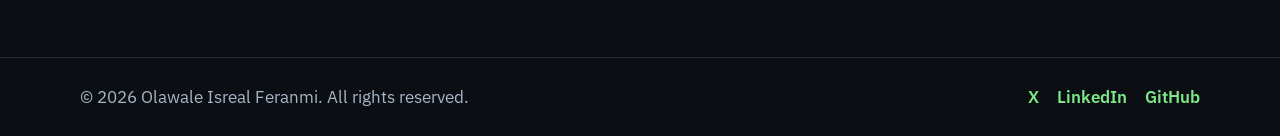
==== commit 1c3ec459: "Install Vercel Web Analytics ## Vercel Web Analytics Configuration Update  Successfully updated the " ====
--- a/index.html
+++ b/index.html
@@ -22,10 +22,7 @@
   <link href="https://fonts.googleapis.com/css2?family=IBM+Plex+Sans:wght@400;500;600&family=JetBrains+Mono:wght@400;500;600;700&display=swap" rel="stylesheet">
   <link rel="stylesheet" href="css/styles.css">
   <title>Olawale Isreal Feranmi | Software developer in training</title>
-  <script>
-    window.va = window.va || function () { (window.vaq = window.vaq || []).push(arguments); };
-  </script>
-  <script defer src="/_vercel/insights/script.js"></script>
+  <script defer src="https://cdn.vercel-insights.com/v1/script.js"></script>
 </head>
 <body>
   <a class="skip-link" href="#main-content">Skip to content</a>
